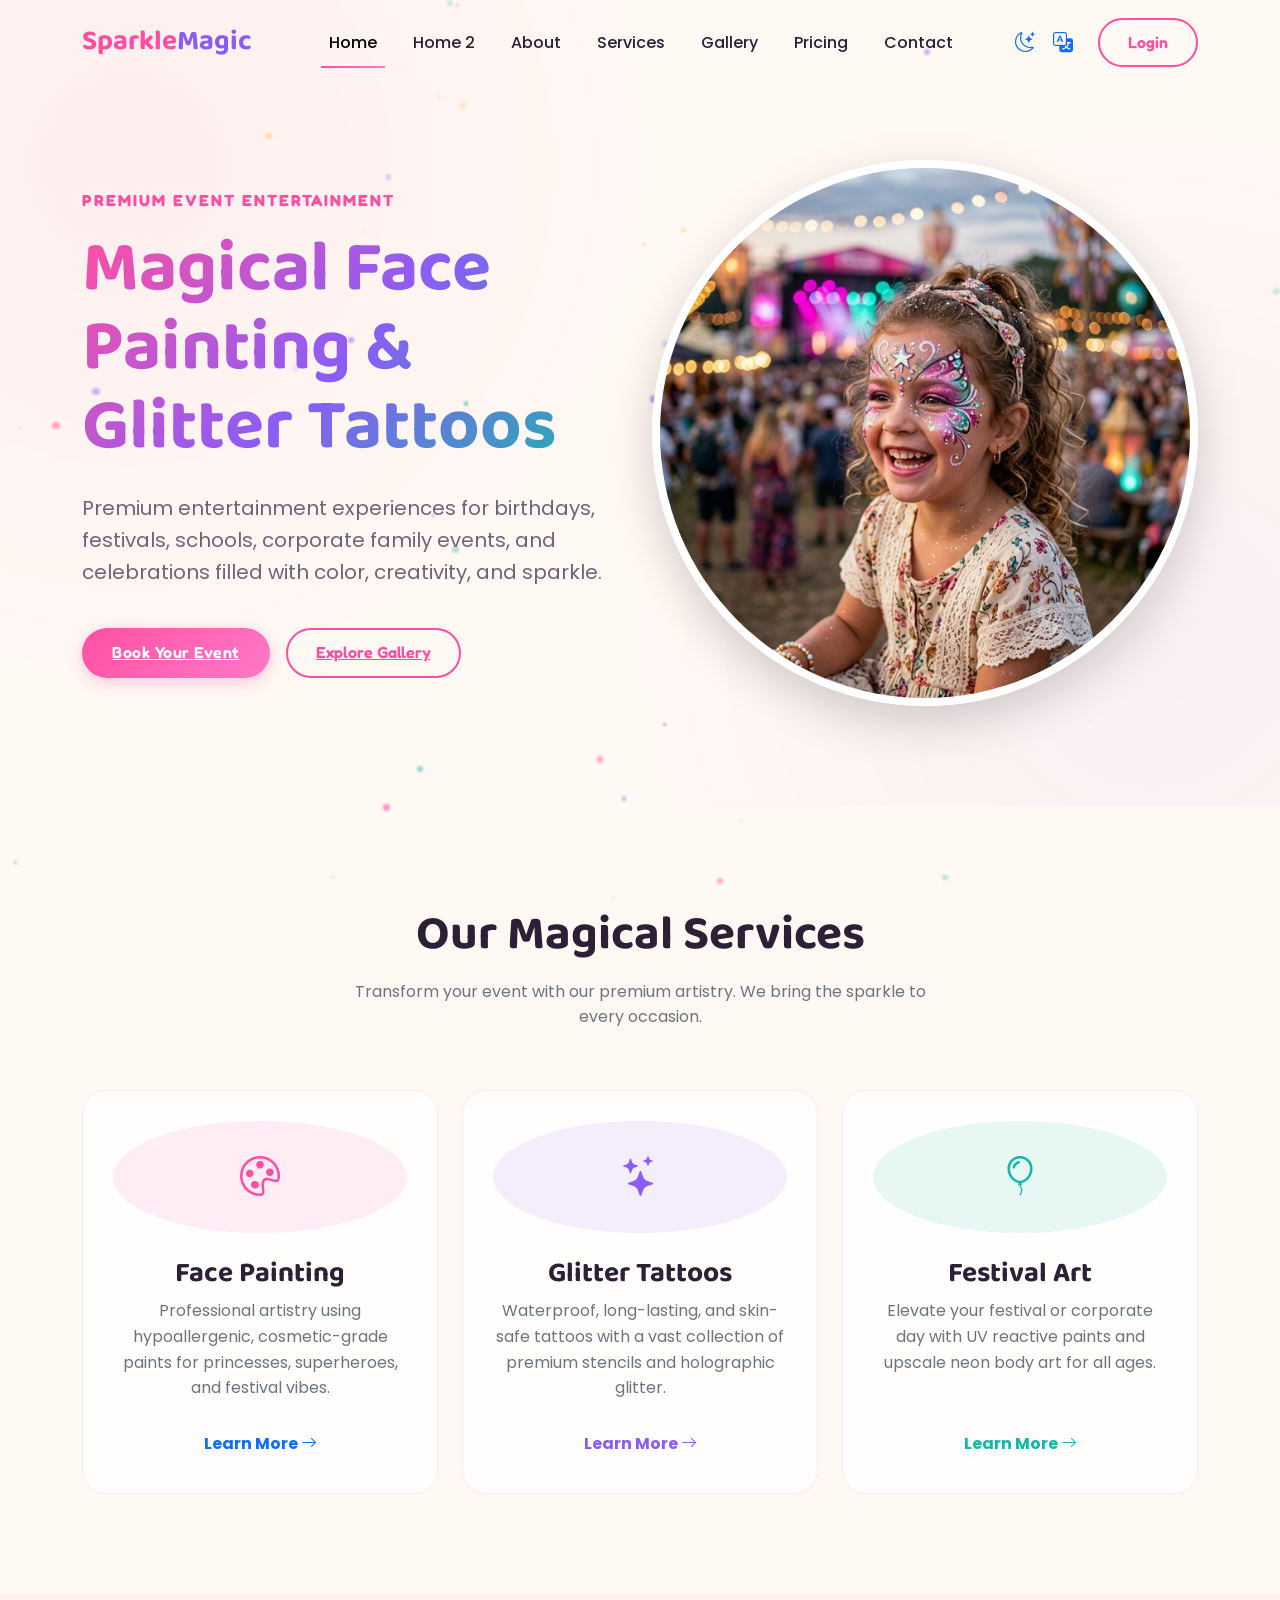
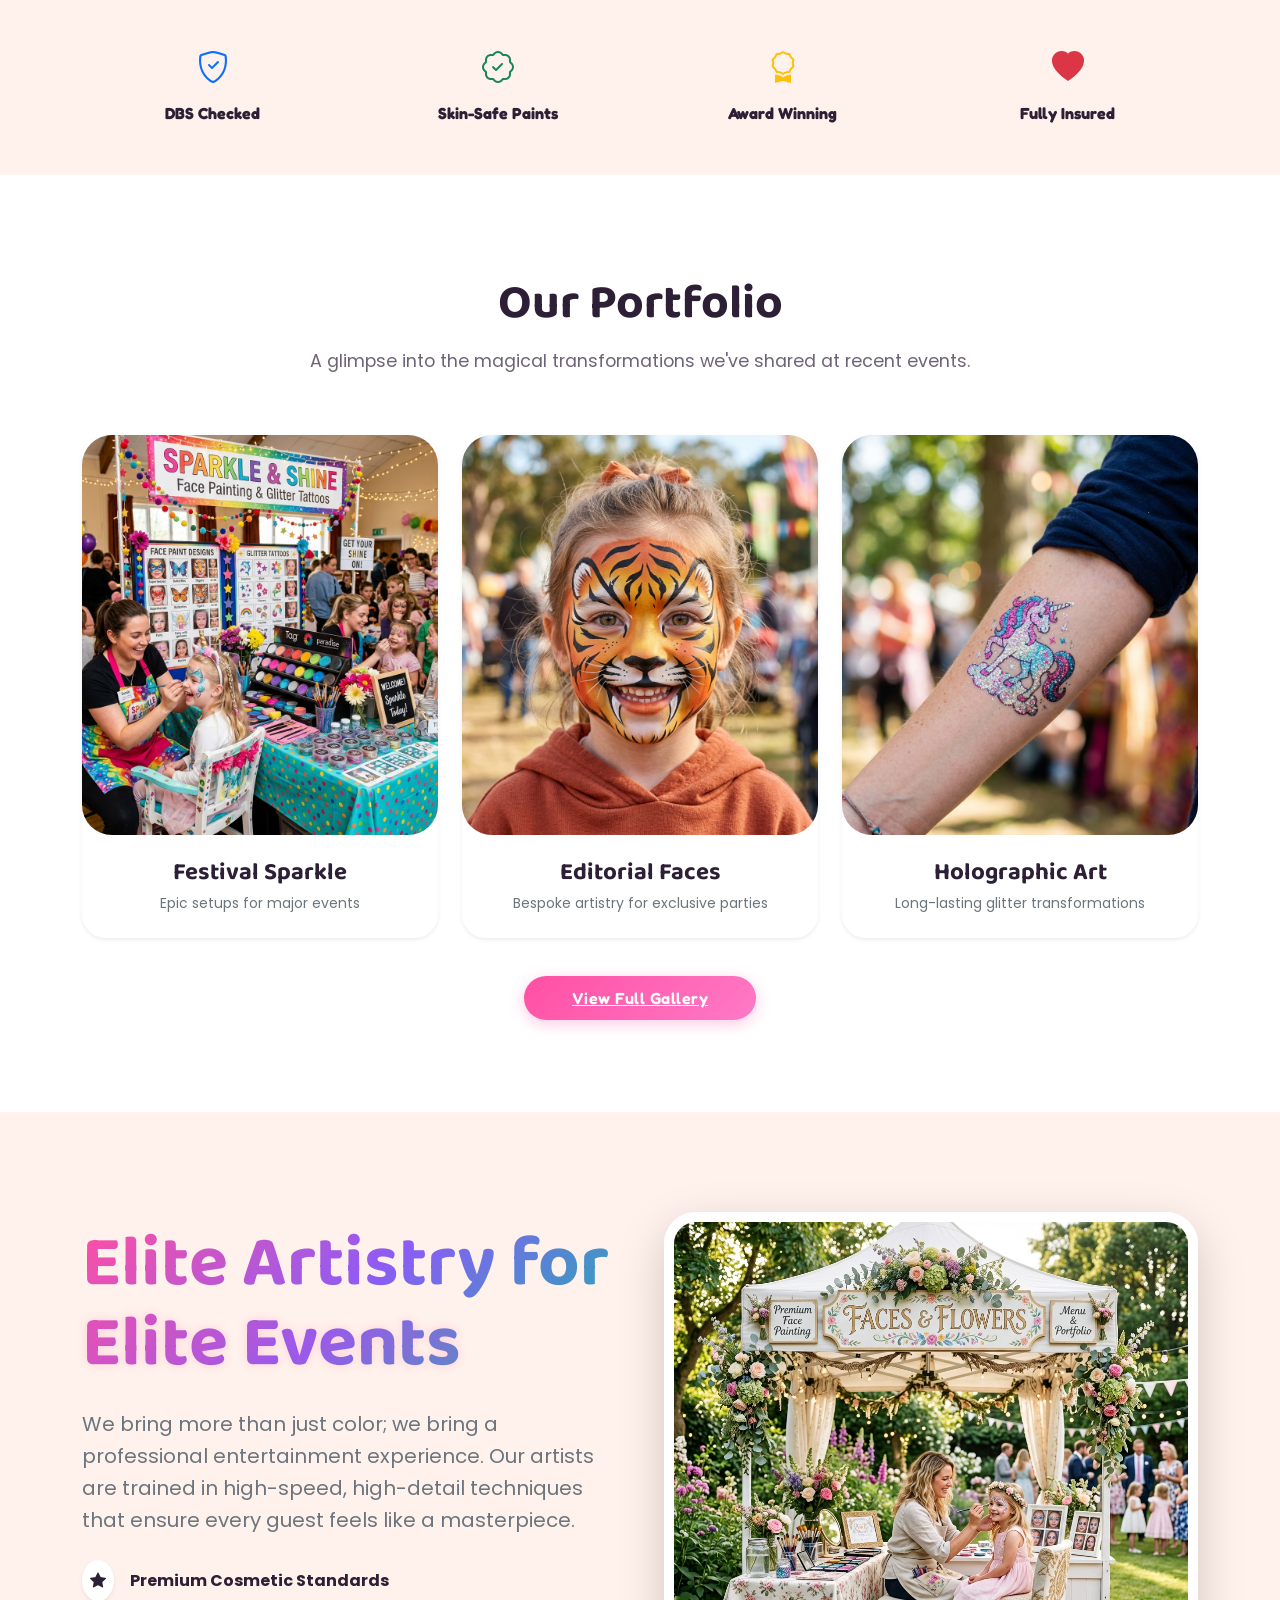
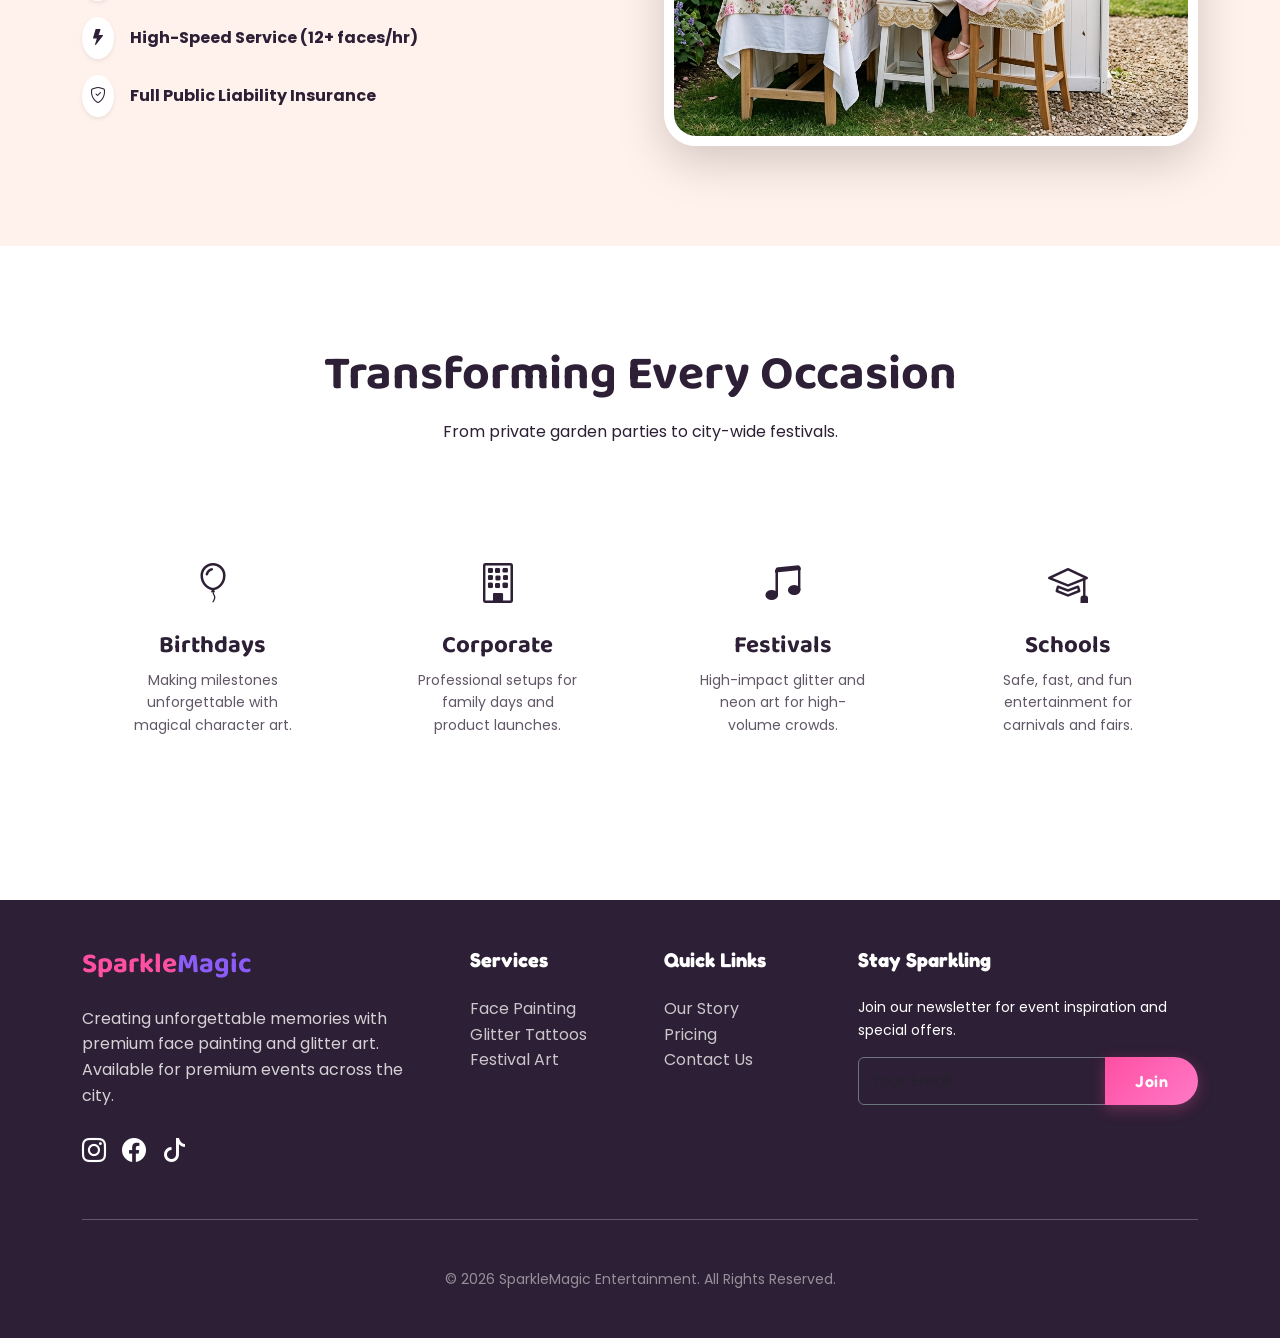
==== index.html @ c5816081 "Update site pages and styling" ====
<!DOCTYPE html>
<html lang="en">

<head>
    <meta charset="UTF-8">
    <meta name="viewport" content="width=device-width, initial-scale=1.0">
    <title>Magical Face Painting & Glitter Tattoos | Premium Event Entertainment</title>
    <meta name="description"
        content="Premium face painting and glitter tattoo entertainment for luxury birthdays, festivals, and corporate events. Professional artistry with a focus on safety and sparkle.">
    <!-- Bootstrap 5 CDN -->
    <link href="https://cdn.jsdelivr.net/npm/bootstrap@5.3.0/dist/css/bootstrap.min.css" rel="stylesheet">
    <!-- Bootstrap Icons -->
    <link rel="stylesheet" href="https://cdn.jsdelivr.net/npm/bootstrap-icons@1.11.0/font/bootstrap-icons.css">
    <!-- Custom CSS -->
    <link rel="stylesheet" href="assets/css/style.css">
    <link rel="stylesheet" href="assets/css/dark-mode.css">
</head>

<body>

    <!-- Floating Particles -->
    <div id="particles-container"></div>

    <!-- Navigation -->
    <nav class="navbar navbar-expand-lg navbar-custom fixed-top">
        <div class="container">
            <a class="navbar-brand d-flex align-items-center" href="index.html">
                <span class="brand-font fs-3 text-primary-accent fw-bold" style="color: #ff4fa3;">Sparkle<span
                        style="color: #8b5cf6;">Magic</span></span>
            </a>
            <button class="navbar-toggler border-0" type="button" data-bs-toggle="collapse" data-bs-target="#navbarNav">
                <span class="navbar-toggler-icon"></span>
            </button>
            <div class="collapse navbar-collapse" id="navbarNav">
                <ul class="navbar-nav mx-auto">
                    <li class="nav-item"><a class="nav-link active" href="index.html">Home</a></li>
                    <li class="nav-item"><a class="nav-link" href="home2.html">Home 2</a></li>
                    <li class="nav-item"><a class="nav-link" href="about.html">About</a></li>
                    <li class="nav-item"><a class="nav-link" href="services.html">Services</a></li>
                    <li class="nav-item"><a class="nav-link" href="gallery.html">Gallery</a></li>
                    <li class="nav-item"><a class="nav-link" href="pricing.html">Pricing</a></li>
                    <li class="nav-item"><a class="nav-link" href="contact.html">Contact</a></li>
                </ul>
                <div class="d-flex align-items-center gap-3 mt-3 mt-lg-0">
                    <button id="darkModeToggle" class="btn btn-link text-decoration-none p-0 fs-5"><i
                            class="bi bi-moon-stars"></i></button>
                    <button id="rtlToggle" class="btn btn-link text-decoration-none p-0 fs-5"><i
                            class="bi bi-translate"></i></button>
                    <a href="login.html"
                        class="btn-outline-premium text-decoration-none ms-2">Login</a>
                </div>
            </div>
        </div>
    </nav>

    <!-- Hero Section -->
    <header class="hero-section">
        <div class="container">
            <div class="row align-items-center">
                <div class="col-lg-6 reveal">
                    <span class="accent-font fw-bold text-uppercase mb-3 d-block"
                        style="color: #ff4fa3; letter-spacing: 2px;">Premium Event Entertainment</span>
                    <h1 class="hero-title">Magical Face Painting & Glitter Tattoos</h1>
                    <p class="hero-subtitle">Premium entertainment experiences for birthdays, festivals, schools,
                        corporate family events, and celebrations filled with color, creativity, and sparkle.</p>
                    <div class="d-flex gap-3">
                        <a href="contact.html" class="btn-premium">Book Your Event</a>
                        <a href="gallery.html" class="btn-outline-premium">Explore Gallery</a>
                    </div>
                </div>
                <div class="col-lg-6 mt-5 mt-lg-0 reveal">
                    <div class="position-relative">
                        <div class="floating-elem">
                            <img src="assets/images/hero.png" alt="Face Painting Artistry"
                                class="img-fluid rounded-circle shadow-lg" style="border: 8px solid white;">
                        </div>
                        <!-- Floating Badges -->
                        
                    </div>
                </div>
            </div>
        </div>
    </header>

    <!-- Featured Services -->
    <section class="section-padding">
        <div class="container">
            <div class="section-title reveal">
                <h2>Our Magical Services</h2>
                <p class="text-secondary mx-auto" style="max-width: 600px;">Transform your event with our premium
                    artistry. We bring the sparkle to every occasion.</p>
            </div>
            <div class="row g-4">
                <div class="col-md-4 reveal">
                    <div class="card-luxury text-center d-flex flex-column h-100">
                        <div class="mb-4 d-inline-block p-4 rounded-circle"
                            style="background: rgba(255, 79, 163, 0.1); color: #ff4fa3;">
                            <i class="bi bi-palette fs-1"></i>
                        </div>
                        <h3>Face Painting</h3>
                        <p class="text-secondary mb-4">Professional artistry using hypoallergenic, cosmetic-grade paints for
                            princesses, superheroes, and festival vibes.</p>
                        <a href="services.html"
                            class="btn btn-link text-primary-accent fw-bold text-decoration-none mt-auto">Learn More <i
                                class="bi bi-arrow-right"></i></a>
                    </div>
                </div>
                <div class="col-md-4 reveal">
                    <div class="card-luxury text-center d-flex flex-column h-100">
                        <div class="mb-4 d-inline-block p-4 rounded-circle"
                            style="background: rgba(139, 92, 246, 0.1); color: #8b5cf6;">
                            <i class="bi bi-stars fs-1"></i>
                        </div>
                        <h3>Glitter Tattoos</h3>
                        <p class="text-secondary mb-4">Waterproof, long-lasting, and skin-safe tattoos with a vast collection
                            of premium stencils and holographic glitter.</p>
                        <a href="services.html" class="btn btn-link text-secondary-accent fw-bold text-decoration-none mt-auto"
                            style="color: #8b5cf6;">Learn More <i class="bi bi-arrow-right"></i></a>
                    </div>
                </div>
                <div class="col-md-4 reveal">
                    <div class="card-luxury text-center d-flex flex-column h-100">
                        <div class="mb-4 d-inline-block p-4 rounded-circle"
                            style="background: rgba(20, 184, 166, 0.1); color: #14b8a6;">
                            <i class="bi bi-balloon fs-1"></i>
                        </div>
                        <h3>Festival Art</h3>
                        <p class="text-secondary mb-4">Elevate your festival or corporate day with UV reactive paints and
                            upscale neon body art for all ages.</p>
                        <a href="services.html" class="btn btn-link text-third-accent fw-bold text-decoration-none mt-auto"
                            style="color: #14b8a6;">Learn More <i class="bi bi-arrow-right"></i></a>
                    </div>
                </div>
            </div>
        </div>
    </section>

    <!-- Trust / Safety Strip -->
    <section class="py-5" style="background: var(--secondary-bg);">
        <div class="container">
            <div class="row align-items-center g-4 text-center">
                <div class="col-6 col-md-3">
                    <div class="d-flex flex-column align-items-center">
                        <i class="bi bi-shield-check fs-2 text-primary"></i>
                        <span class="accent-font fw-bold mt-2">DBS Checked</span>
                    </div>
                </div>
                <div class="col-6 col-md-3">
                    <div class="d-flex flex-column align-items-center">
                        <i class="bi bi-patch-check fs-2 text-success"></i>
                        <span class="accent-font fw-bold mt-2">Skin-Safe Paints</span>
                    </div>
                </div>
                <div class="col-6 col-md-3">
                    <div class="d-flex flex-column align-items-center">
                        <i class="bi bi-award fs-2 text-warning"></i>
                        <span class="accent-font fw-bold mt-2">Award Winning</span>
                    </div>
                </div>
                <div class="col-6 col-md-3">
                    <div class="d-flex flex-column align-items-center">
                        <i class="bi bi-heart-fill fs-2 text-danger"></i>
                        <span class="accent-font fw-bold mt-2">Fully Insured</span>
                    </div>
                </div>
            </div>
        </div>
    </section>

    <!-- Featured Gallery Preview -->
    <section class="section-padding bg-white" id="portfolio">
        <div class="container">
            <div class="section-title reveal">
                <h2 class="fw-bold" style="color: #2d1f35 !important;">Our Portfolio</h2>
                <p style="color: #6f6477 !important; font-size: 1.1rem;">A glimpse into the magical transformations
                    we've shared at recent events.</p>
            </div>
            <div class="row g-4 reveal">
                <div class="col-lg-4 col-md-6">
                    <div class="card-luxury p-0 overflow-hidden border-0 shadow-sm hover-glow">
                        <img src="assets/images/festival-setup-indoor.png" alt="Festival Art" class="w-100 object-fit-cover"
                            style="height: 400px; border-radius: 30px;">
                        <div class="p-4 text-center">
                            <h4 class="brand-font mb-1">Festival Sparkle</h4>
                            <p class="small text-secondary mb-0">Epic setups for major events</p>
                        </div>
                    </div>
                </div>
                <div class="col-lg-4 col-md-6">
                    <div class="card-luxury p-0 overflow-hidden border-0 shadow-sm hover-glow">
                        <img src="assets/images/face-art-tiger.png" alt="Face Painting" class="w-100 object-fit-cover"
                            style="height: 400px; border-radius: 30px;">
                        <div class="p-4 text-center">
                            <h4 class="brand-font mb-1">Editorial Faces</h4>
                            <p class="small text-secondary mb-0">Bespoke artistry for exclusive parties</p>
                        </div>
                    </div>
                </div>
                <div class="col-lg-4 col-md-6">
                    <div class="card-luxury p-0 overflow-hidden border-0 shadow-sm hover-glow">
                        <img src="assets/images/glitter-tattoo-unicorn.png" alt="Glitter Tattoos"
                            class="w-100 object-fit-cover" style="height: 400px; border-radius: 30px;">
                        <div class="p-4 text-center">
                            <h4 class="brand-font mb-1">Holographic Art</h4>
                            <p class="small text-secondary mb-0">Long-lasting glitter transformations</p>
                        </div>
                    </div>
                </div>
            </div>
            <div class="text-center mt-5">
                <a href="gallery.html" class="btn-premium px-5">View Full Gallery</a>
            </div>
        </div>
    </section>

    <!-- Section 1: Elite Artistry (Split Style) -->
    <section class="section-padding overflow-hidden" style="background: var(--secondary-bg);">
        <div class="container">
            <div class="row align-items-center g-5">
                <div class="col-lg-6 reveal-left">
                    <h2 class="hero-title mb-4">Elite Artistry for <span class="glow-text">Elite Events</span></h2>
                    <p class="fs-5 text-secondary mb-4">We bring more than just color; we bring a professional
                        entertainment experience. Our artists are trained in high-speed, high-detail techniques that
                        ensure every guest feels like a masterpiece.</p>
                    <ul class="list-unstyled d-flex flex-column gap-3">
                        <li class="d-flex align-items-center gap-3">
                            <div class="rounded-circle bg-white p-2 shadow-sm pulse-glow"><i
                                    class="bi bi-star-fill text-primary-accent"></i></div>
                            <span class="fw-bold">Premium Cosmetic Standards</span>
                        </li>
                        <li class="d-flex align-items-center gap-3">
                            <div class="rounded-circle bg-white p-2 shadow-sm pulse-glow"><i
                                    class="bi bi-lightning-fill text-primary-accent"></i></div>
                            <span class="fw-bold">High-Speed Service (12+ faces/hr)</span>
                        </li>
                        <li class="d-flex align-items-center gap-3">
                            <div class="rounded-circle bg-white p-2 shadow-sm pulse-glow"><i
                                    class="bi bi-shield-check text-primary-accent"></i></div>
                            <span class="fw-bold">Full Public Liability Insurance</span>
                        </li>
                    </ul>
                </div>
                <div class="col-lg-6 reveal-right">
                    <div class="position-relative">
                        <img src="assets/images/festival-setup-garden.png" alt="High End Setup"
                            class="img-fluid rounded-5 shadow-lg border-white"
                            style="border-width: 10px !important; border-style: solid;">
                    </div>
                </div>
            </div>
        </div>
    </section>

    <!-- Section 2: The Sparkle Reach (Hexagonal Layout) -->
    <section class="section-padding bg-white">
        <div class="container">
            <div class="section-title reveal">
                <h2 style="color: #2d1f35;">Transforming Every Occasion</h2>
                <p>From private garden parties to city-wide festivals.</p>
            </div>
            <div class="row g-4 justify-content-center">
                <div class="col-lg-3 col-md-6 reveal" style="transition-delay: 100ms;">
                    <div class="hexagon-card p-5 d-flex flex-column align-items-center text-center">
                        <i class="bi bi-balloon fs-1 mb-3"></i>
                        <h4 class="brand-font">Birthdays</h4>
                        <p class="small opacity-75">Making milestones unforgettable with magical character art.</p>
                    </div>
                </div>
                <div class="col-lg-3 col-md-6 reveal" style="transition-delay: 200ms;">
                    <div class="hexagon-card p-5 d-flex flex-column align-items-center text-center">
                        <i class="bi bi-building fs-1 mb-3"></i>
                        <h4 class="brand-font">Corporate</h4>
                        <p class="small opacity-75">Professional setups for family days and product launches.</p>
                    </div>
                </div>
                <div class="col-lg-3 col-md-6 reveal" style="transition-delay: 300ms;">
                    <div class="hexagon-card p-5 d-flex flex-column align-items-center text-center">
                        <i class="bi bi-music-note-beamed fs-1 mb-3"></i>
                        <h4 class="brand-font">Festivals</h4>
                        <p class="small opacity-75">High-impact glitter and neon art for high-volume crowds.</p>
                    </div>
                </div>
                <div class="col-lg-3 col-md-6 reveal" style="transition-delay: 400ms;">
                    <div class="hexagon-card p-5 d-flex flex-column align-items-center text-center">
                        <i class="bi bi-mortarboard fs-1 mb-3"></i>
                        <h4 class="brand-font">Schools</h4>
                        <p class="small opacity-75">Safe, fast, and fun entertainment for carnivals and fairs.</p>
                    </div>
                </div>
            </div>
        </div>
    </section>

    <!-- Footer -->
    <footer class="py-5" style="background: #2d1f35; color: white;">
        <div class="container">
            <div class="row g-5">
                <div class="col-lg-4">
                    <h3 class="mb-4"><span class="brand-font fs-3 fw-bold" style="color: #ff4fa3;">Sparkle<span style="color: #8b5cf6;">Magic</span></span></h3>
                    <p class="text-secondary-light" style="opacity: 0.8;">Creating unforgettable memories with premium
                        face painting and glitter art. Available for premium events across the city.</p>
                    <div class="d-flex gap-3 fs-4 mt-4">
                        <a href="#" class="text-white"><i class="bi bi-instagram"></i></a>
                        <a href="#" class="text-white"><i class="bi bi-facebook"></i></a>
                        <a href="#" class="text-white"><i class="bi bi-tiktok"></i></a>
                    </div>
                </div>
                <div class="col-lg-2 col-6">
                    <h5 class="accent-font mb-4">Services</h5>
                    <ul class="list-unstyled">
                        <li><a href="services.html" class="text-white text-decoration-none opacity-75">Face Painting</a>
                        </li>
                        <li><a href="services.html" class="text-white text-decoration-none opacity-75">Glitter
                                Tattoos</a></li>
                        <li><a href="services.html" class="text-white text-decoration-none opacity-75">Festival Art</a>
                        </li>
                    </ul>
                </div>
                <div class="col-lg-2 col-6">
                    <h5 class="accent-font mb-4">Quick Links</h5>
                    <ul class="list-unstyled">
                        <li><a href="about.html" class="text-white text-decoration-none opacity-75">Our Story</a></li>
                        <li><a href="pricing.html" class="text-white text-decoration-none opacity-75">Pricing</a></li>
                        <li><a href="contact.html" class="text-white text-decoration-none opacity-75">Contact Us</a>
                        </li>
                    </ul>
                </div>
                <div class="col-lg-4">
                    <h5 class="accent-font mb-4">Stay Sparkling</h5>
                    <p class="small text-secondary-light">Join our newsletter for event inspiration and special offers.
                    </p>
                    <div class="input-group mb-3">
                        <input type="text" class="form-control bg-transparent border-secondary text-white"
                            placeholder="Your Email">
                        <button class="btn btn-premium" type="button">Join</button>
                    </div>
                </div>
            </div>
            <hr class="my-5 opacity-25">
            <div class="text-center small opacity-50">
                &copy; 2026 SparkleMagic Entertainment. All Rights Reserved.
            </div>
        </div>
    </footer>

    <!-- Scripts -->
    <script src="https://cdn.jsdelivr.net/npm/bootstrap@5.3.0/dist/js/bootstrap.bundle.min.js"></script>
    <script src="assets/js/main.js"></script>
</body>

</html>
---- assets/css/style.css ----
/* 
    Face Painting & Glitter Tattoo Entertainment - Main Styles
    Design System: Premium Playful Luxury
*/

@import url('https://fonts.googleapis.com/css2?family=Baloo+2:wght@400;500;600;700;800&family=Poppins:wght@200;300;400;500;600;700&family=Fredoka:wght@300;400;500;600;700&display=swap');

:root {
    /* Color Palette */
    --primary-bg: #fff8f3;
    --secondary-bg: #fff1eb;
    --card-bg: rgba(255, 255, 255, 0.82);
    --primary-accent: #ff4fa3;
    --secondary-accent: #8b5cf6;
    --third-accent: #14b8a6;
    --gold-highlight: #ffcf5a;
    --text-primary: #2d1f35;
    --text-secondary: #6f6477;
    --border-color: rgba(255, 79, 163, 0.12);
    --soft-glow: rgba(255, 79, 163, 0.20);

    /* Gradients */
    --main-gradient: linear-gradient(135deg, #ff4fa3, #8b5cf6, #14b8a6);
    --btn-gradient: linear-gradient(135deg, #ff4fa3, #ff7ac6);
    --glitter-gradient: linear-gradient(135deg, #ffd166, #ff8fab, #c77dff);

    /* Shadows */
    --card-shadow: 0 10px 40px rgba(0, 0, 0, 0.05);
    --glow-shadow: 0 0 20px var(--soft-glow);

    /* Transitions */
    --transition-smooth: all 0.4s cubic-bezier(0.165, 0.84, 0.44, 1);
}

/* Base Styles */
body {
    background-color: var(--primary-bg);
    color: var(--text-primary);
    font-family: 'Poppins', sans-serif;
    line-height: 1.6;
    overflow-x: hidden;
    -webkit-font-smoothing: antialiased;
}

h1,
h2,
h3,
h4,
h5,
h6,
.brand-font {
    font-family: 'Baloo 2', cursive;
    font-weight: 700;
}

.accent-font {
    font-family: 'Fredoka', sans-serif;
}

/* Glassmorphism */
.glass-effect {
    background: var(--card-bg);
    backdrop-filter: blur(12px);
    -webkit-backdrop-filter: blur(12px);
    border: 1px solid var(--border-color);
}

/* Buttons */
.btn-premium {
    background: var(--btn-gradient);
    color: white;
    border: none;
    padding: 12px 30px;
    border-radius: 50px;
    font-family: 'Fredoka', sans-serif;
    font-weight: 600;
    letter-spacing: 0.5px;
    transition: var(--transition-smooth);
    box-shadow: 0 4px 15px rgba(255, 79, 163, 0.3);
    position: relative;
    overflow: hidden;
}

.btn-premium:hover {
    transform: translateY(-3px);
    box-shadow: 0 8px 25px rgba(255, 79, 163, 0.4);
    color: white;
}

.btn-outline-premium {
    background: transparent;
    border: 2px solid var(--primary-accent);
    color: var(--primary-accent);
    padding: 10px 28px;
    border-radius: 50px;
    font-family: 'Fredoka', sans-serif;
    font-weight: 600;
    transition: var(--transition-smooth);
}

.btn-outline-premium:hover {
    background: var(--primary-accent);
    color: white;
    transform: translateY(-2px);
}

/* Navbar */
.navbar-custom {
    padding: 15px 0;
    transition: var(--transition-smooth);
    z-index: 1000;
}

.navbar-custom.scrolled {
    padding: 10px 0;
    background: rgba(255, 248, 243, 0.85);
    backdrop-filter: blur(10px);
    box-shadow: 0 5px 20px rgba(0, 0, 0, 0.05);
}

.nav-link {
    color: var(--text-primary);
    font-weight: 500;
    margin: 0 10px;
    position: relative;
    transition: var(--transition-smooth);
}

.nav-link::after {
    content: '';
    position: absolute;
    width: 0;
    height: 2px;
    bottom: -5px;
    left: 0;
    background: var(--btn-gradient);
    transition: var(--transition-smooth);
}

.nav-link:hover::after,
.nav-link.active::after {
    width: 100%;
}

.navbar-brand img {
    height: 45px;
}

/* Hero Section */
.hero-section {
    position: relative;
    padding: 160px 0 100px;
    overflow: hidden;
    background: radial-gradient(circle at 10% 20%, rgba(255, 79, 163, 0.05) 0%, transparent 40%),
        radial-gradient(circle at 90% 80%, rgba(139, 92, 246, 0.05) 0%, transparent 40%);
}

.hero-title {
    font-size: clamp(2.5rem, 6vw, 4.5rem);
    line-height: 1.1;
    margin-bottom: 25px;
    background: var(--main-gradient);
    -webkit-background-clip: text;
    background-clip: text;
    -webkit-text-fill-color: transparent;
}

.hero-subtitle {
    font-size: 1.25rem;
    color: var(--text-secondary);
    margin-bottom: 40px;
    max-width: 600px;
}

/* Glow Elements */
.glow-text {
    text-shadow: 0 0 10px var(--soft-glow);
}

.card-luxury {
    background: var(--card-bg);
    border: 1px solid var(--border-color);
    border-radius: 24px;
    padding: 30px;
    transition: var(--transition-smooth);
    height: 100%;
}

.card-luxury:hover {
    transform: translateY(-10px);
    box-shadow: 0 20px 40px rgba(0, 0, 0, 0.08);
    border-color: var(--primary-accent);
}

/* Animations */
@keyframes float {
    0% {
        transform: translateY(0px);
    }

    50% {
        transform: translateY(-20px);
    }

    100% {
        transform: translateY(0px);
    }
}

.floating-elem {
    animation: float 6s ease-in-out infinite;
}

/* Floating Particles Container */
#particles-container {
    position: fixed;
    top: 0;
    left: 0;
    width: 100%;
    height: 100%;
    pointer-events: none;
    z-index: -1;
}

/* Sections */
.section-padding {
    padding: 100px 0;
}

.section-title {
    text-align: center;
    margin-bottom: 60px;
}

.section-title h2 {
    font-size: 3rem;
    margin-bottom: 15px;
}

/* Mobile/Tablet Navbar Menu Panel */
@media (max-width: 991.98px) {
    .navbar-custom .navbar-collapse {
        margin-top: 12px;
        padding: 14px 16px;
        background: rgba(20, 15, 28, 0.95);
        border: 1px solid rgba(255, 255, 255, 0.08);
        border-radius: 16px;
        box-shadow: 0 12px 30px rgba(0, 0, 0, 0.25);
    }

    .navbar-custom .nav-link {
        color: #fff8f3;
    }
}

/* About Page: Center Section Content on Mobile/Tablet */
@media (max-width: 991.98px) {
    .about-page .section-padding .row>div[class*="col-"] {
        text-align: center;
    }

    .about-page .section-padding .row .list-unstyled li {
        justify-content: center;
    }
}

/* Services Page: Center Section Content on Mobile/Tablet */
@media (max-width: 991.98px) {
    .services-page .section-padding .row>div[class*="col-"] {
        text-align: center;
    }

    .services-page .section-padding .row .list-unstyled li {
        justify-content: center;
    }

    .services-page .section-padding .row .d-flex.align-items-center.gap-3 {
        justify-content: center;
    }
}

/* Services Page: Fix On-Site Experience Alignment on Tablet */
@media (min-width: 768px) and (max-width: 991.98px) {
    .services-page .services-onsite-section .d-flex.align-items-center.gap-3.mb-3 {
        justify-content: center;
        width: fit-content;
        margin-left: auto;
        margin-right: auto;
    }

    .services-page .services-onsite-section .d-flex.align-items-center.gap-3.mb-3>div:last-child {
        text-align: left;
    }

    .services-page .services-onsite-section .position-absolute.bottom-0.start-0 {
        left: 50% !important;
        transform: translateX(-50%);
        margin-left: 0 !important;
        margin-right: 0 !important;
    }
}

/* Mobile First Adjustments */
@media (max-width: 768px) {
    .section-padding {
        padding: 60px 0;
    }

    .hero-section {
        padding: 120px 0 60px;
    }

    .section-title h2 {
        font-size: 2.2rem;
    }
}

/* Home Page Expansion Animations */
.reveal-left {
    opacity: 0;
    transform: translateX(-50px);
    transition: all 0.8s cubic-bezier(0.165, 0.84, 0.44, 1);
}

.reveal-right {
    opacity: 0;
    transform: translateX(50px);
    transition: all 0.8s cubic-bezier(0.165, 0.84, 0.44, 1);
}

.reveal-active.reveal-left,
.reveal-active.reveal-right {
    opacity: 1;
    transform: translateX(0);
}

.pulse-glow {
    animation: pulse-glow 3s infinite;
}

@keyframes pulse-glow {
    0% {
        filter: drop-shadow(0 0 5px var(--soft-glow));
    }

    50% {
        filter: drop-shadow(0 0 20px var(--primary-accent));
    }

    100% {
        filter: drop-shadow(0 0 5px var(--soft-glow));
    }
}

.hexagon-card {
    clip-path: polygon(25% 0%, 75% 0%, 100% 50%, 75% 100%, 25% 100%, 0% 50%);
    background: var(--card-bg);
    transition: var(--transition-smooth);
    color: var(--text-primary);
}

.hexagon-card:hover {
    transform: scale(1.05) rotate(2deg);
    background: var(--main-gradient);
    color: white;
}

/* Home 2 Unique Animations */
.reveal-glow {
    opacity: 0;
    transform: translateY(30px);
    filter: blur(10px);
    transition: all 0.8s cubic-bezier(0.22, 1, 0.36, 1);
}

.reveal-glow.reveal-active {
    opacity: 1;
    transform: translateY(0);
    filter: blur(0);
}

.hover-glow {
    transition: var(--transition-smooth);
}

.hover-glow:hover {
    box-shadow: 0 0 30px var(--soft-glow);
    filter: brightness(1.1);
}

.parallax-container {
    overflow: hidden;
}

.parallax-bg {
    transition: transform 0.1s ease-out;
}

.split-hero {
    min-height: 100vh;
    display: flex;
    align-items: center;
    background: linear-gradient(rgba(255, 248, 243, 0.7), rgba(255, 248, 243, 0.7)),
        url('../images/hero.png') no-repeat center center/cover;
    background-attachment: fixed;
}

/* Auth Pages: Keep social login buttons anchored under the card header */
.login-page .auth-social-stack,
.signup-page .auth-social-stack {
    position: relative;
    z-index: 2;
}

.login-page .auth-social-btn,
.signup-page .auth-social-btn {
    width: 100%;
    min-height: 58px;
    border-radius: 12px;
}

/* Auth Pages: top-right theme/RTL controls without a full header */
.auth-top-actions {
    position: fixed;
    top: 18px;
    right: 24px;
    z-index: 1100;
}

.auth-top-actions .btn-link {
    color: var(--text-primary);
    line-height: 1;
}

.auth-top-actions .btn-link:hover {
    color: var(--primary-accent);
}

/* Auth Pages: password visibility toggle */
.auth-password-wrap {
    position: relative;
}

.auth-password-wrap .form-control {
    padding-right: 46px !important;
}

.auth-password-toggle {
    position: absolute;
    top: 50%;
    right: 12px;
    inset-inline-end: 12px;
    transform: translateY(-50%);
    border: none;
    background: transparent;
    color: var(--text-secondary);
    padding: 0;
    line-height: 1;
}

.auth-password-toggle:hover {
    color: var(--primary-accent);
}
---- assets/css/dark-mode.css ----
/* 
    Face Painting & Glitter Tattoo Entertainment - Dark Mode Styles
*/

body.dark-mode {
    --primary-bg: #1a141e;
    --secondary-bg: #2d1f35;
    --card-bg: rgba(45, 31, 53, 0.85);
    --text-primary: #fff8f3;
    --text-secondary: #c9c1d1;
    --border-color: rgba(255, 79, 163, 0.2);
}

body.dark-mode .navbar-custom.scrolled {
    background: rgba(26, 20, 30, 0.85);
}

body.dark-mode .card-luxury {
    background: var(--card-bg);
    border-color: var(--border-color);
}

body.dark-mode .auth-social-btn {
    color: var(--text-primary) !important;
}

body.dark-mode .auth-social-btn .bi-apple {
    color: var(--text-primary) !important;
}

body.dark-mode .auth-social-btn:hover,
body.dark-mode .auth-social-btn:focus,
body.dark-mode .auth-social-btn:focus-visible {
    color: var(--text-primary) !important;
    background: rgba(255, 255, 255, 0.08) !important;
    border-color: rgba(255, 79, 163, 0.35) !important;
}

body.dark-mode .nav-link {
    color: var(--text-primary);
}

body.dark-mode .about-hero {
    background: var(--secondary-bg) !important;
}

body.dark-mode .about-network-section {
    background: var(--secondary-bg) !important;
}

body.dark-mode .about-network-section h2 {
    color: var(--text-primary);
}

body.dark-mode .services-onsite-section {
    background: var(--secondary-bg) !important;
}

body.dark-mode .services-onsite-section .bi-clock-history {
    color: var(--secondary-accent) !important;
}

body.dark-mode .services-onsite-section .bi-shield-check {
    color: var(--third-accent) !important;
}

body.dark-mode .gallery-intricate-section {
    background: var(--secondary-bg) !important;
}

body.dark-mode .gallery-bts-section .bi-camera-reels {
    color: var(--secondary-accent) !important;
}

body.dark-mode .pricing-difference-section {
    background: var(--secondary-bg) !important;
}

body.dark-mode .pricing-how-works .how-works-panel {
    background: linear-gradient(180deg, rgba(45, 31, 53, 0.9), rgba(26, 20, 30, 0.9));
    border-color: rgba(255, 79, 163, 0.28);
}

body.dark-mode .pricing-how-works .how-step-card {
    background: rgba(26, 20, 30, 0.82);
    border-color: rgba(139, 92, 246, 0.28);
}

body.dark-mode .pulse-glow i {
    color: var(--primary-accent) !important;
}


body.dark-mode .form-control {
    background: rgba(255, 255, 255, 0.05);
    border-color: var(--border-color);
    color: var(--text-primary);
}

body.dark-mode .form-control:focus {
    background: rgba(255, 255, 255, 0.08);
}
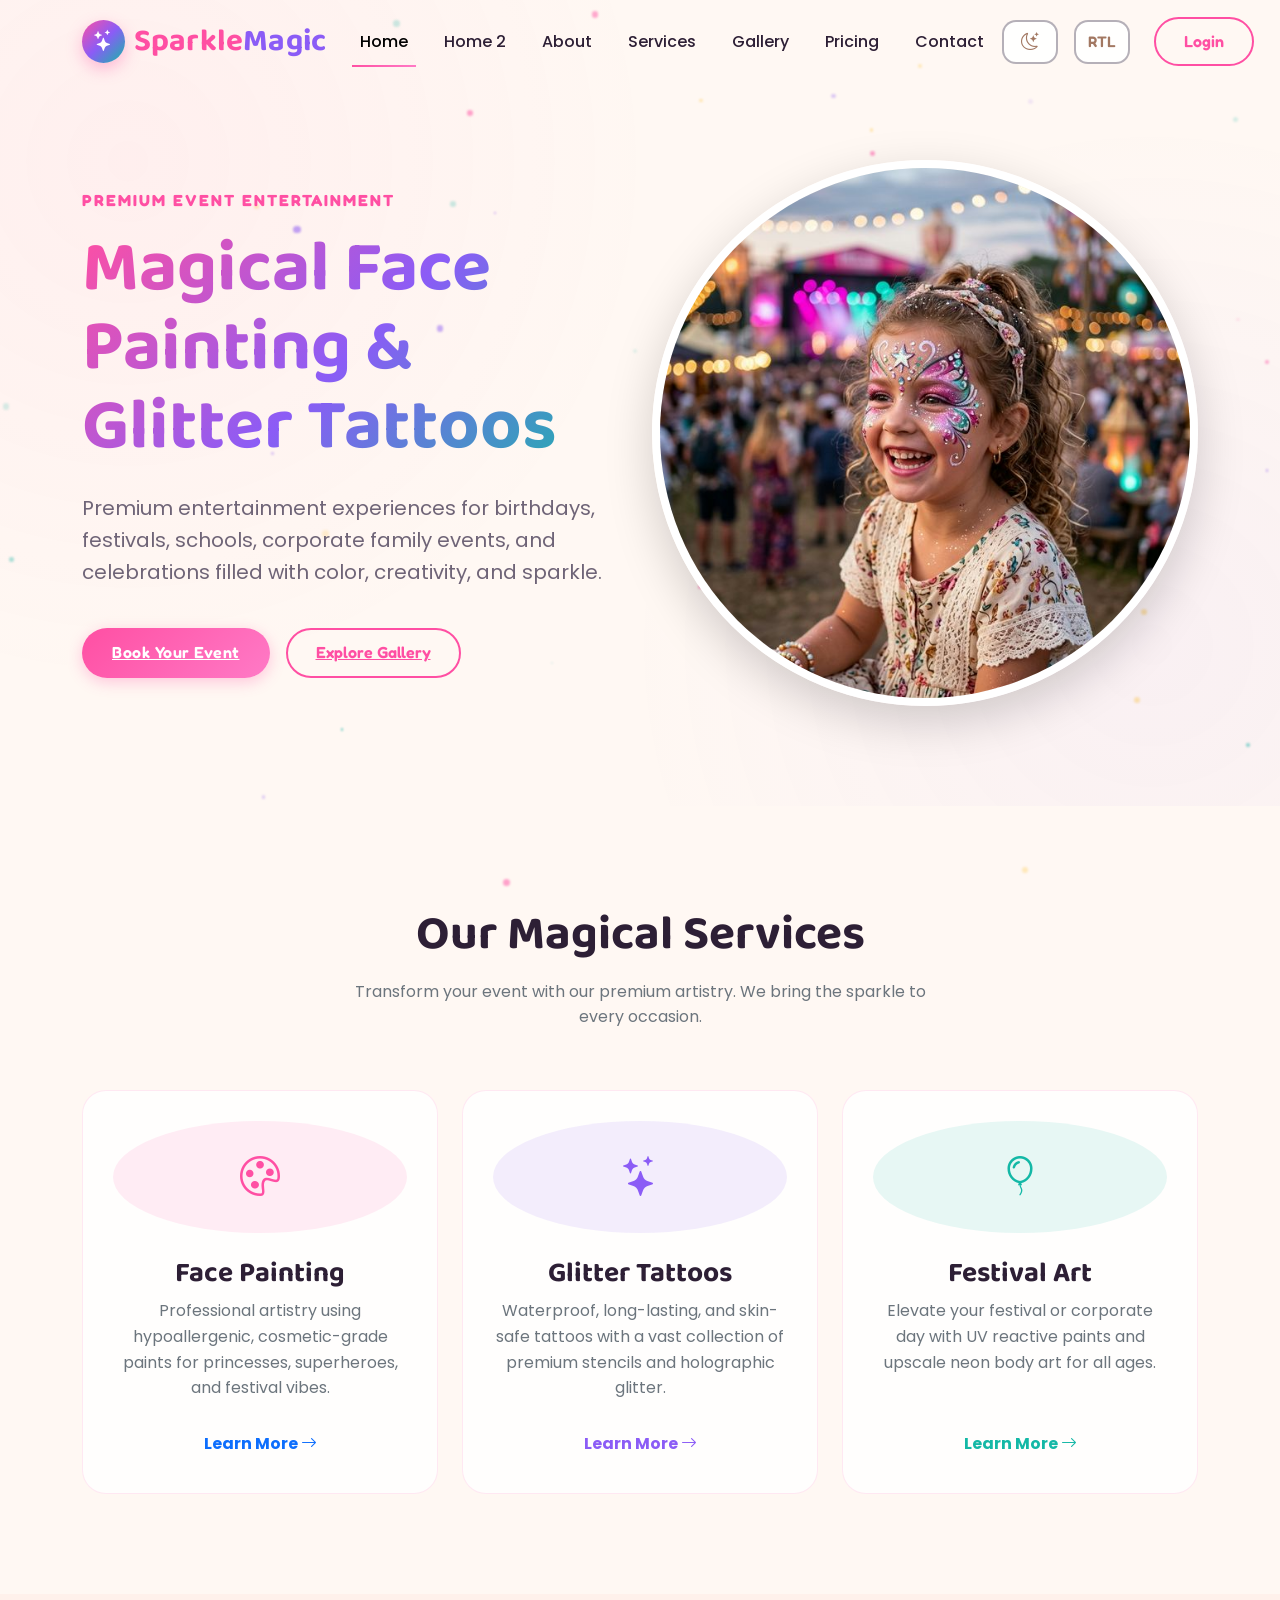
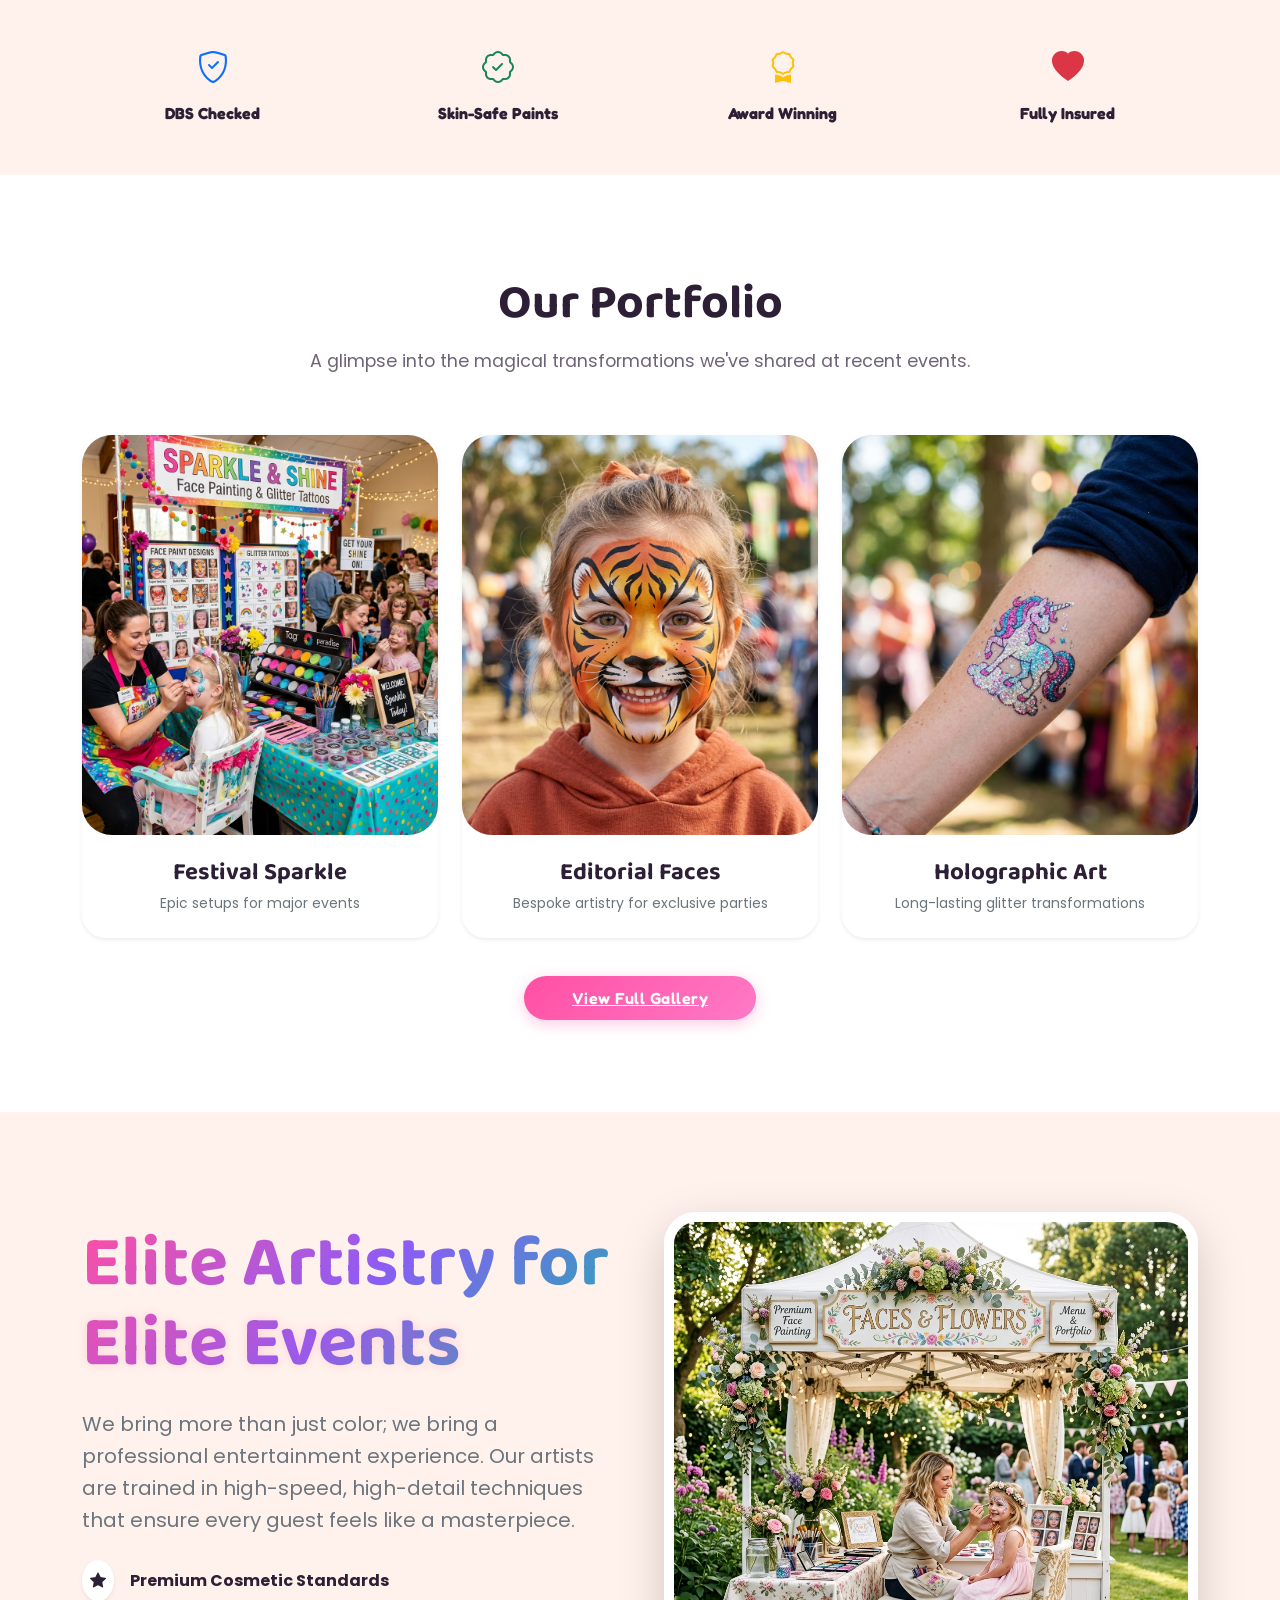
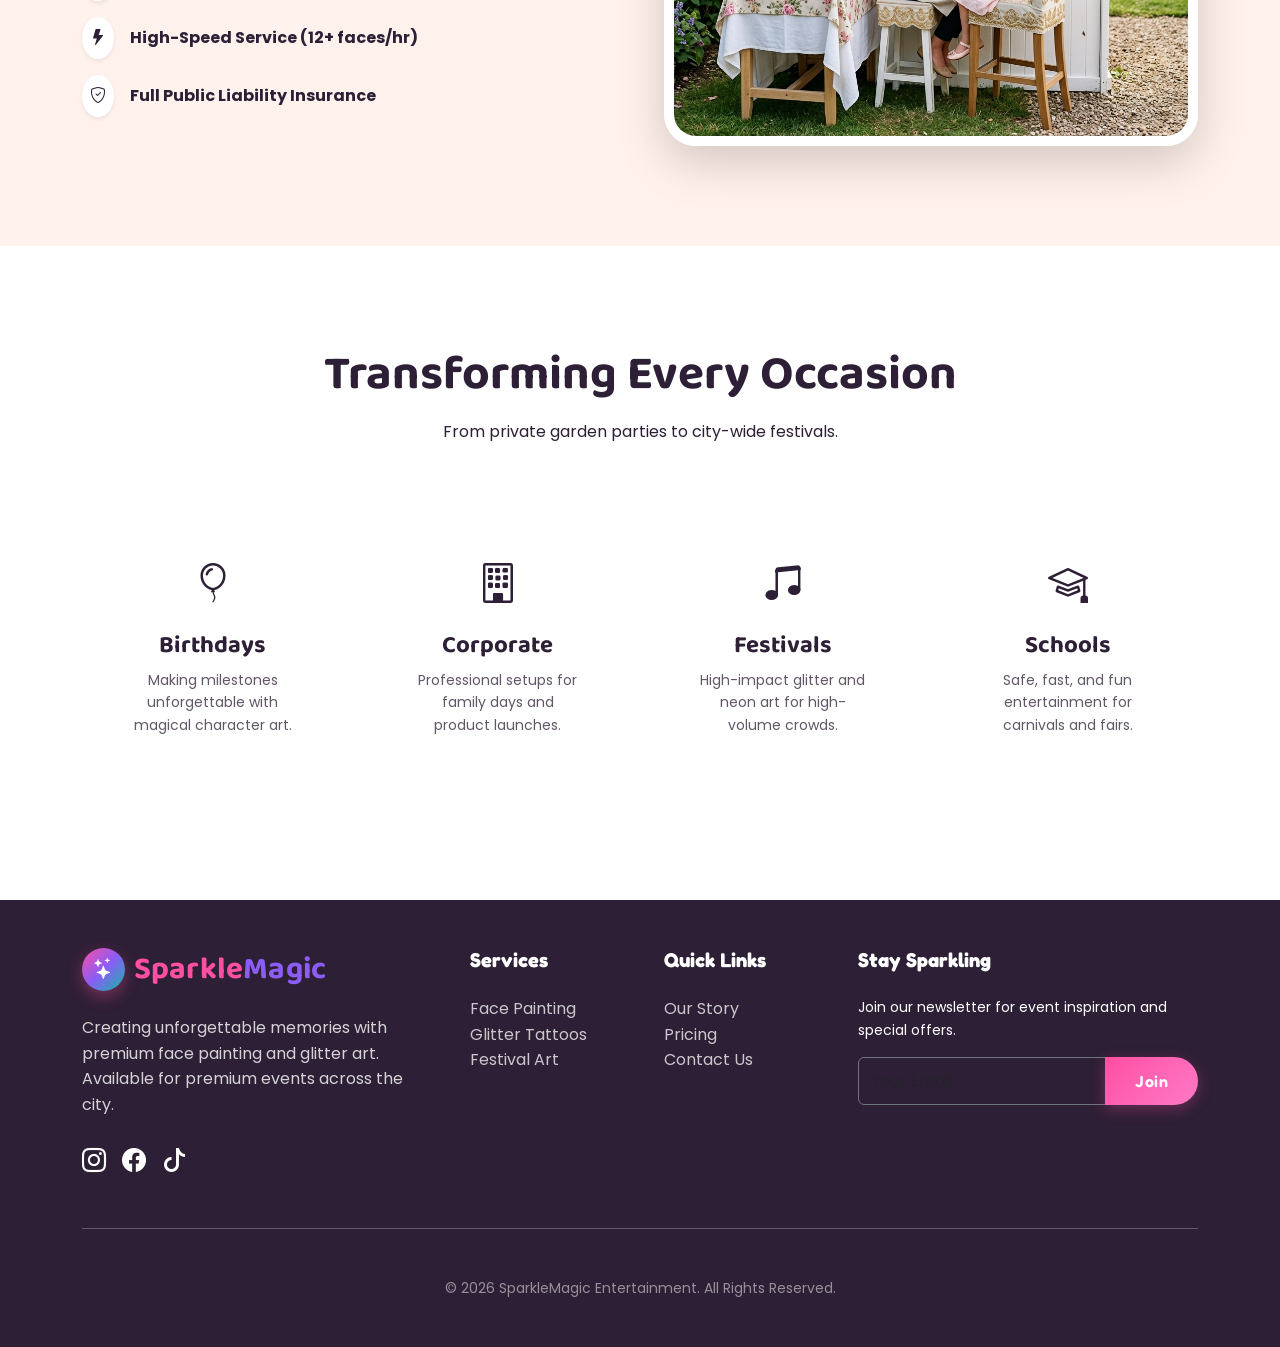
==== commit a836fb04: "Update site content and responsive alignment fixes" ====
--- a/index.html
+++ b/index.html
@@ -1,10 +1,11 @@
-<!DOCTYPE html>
+﻿<!DOCTYPE html>
 <html lang="en">
 
 <head>
     <meta charset="UTF-8">
     <meta name="viewport" content="width=device-width, initial-scale=1.0">
     <title>Magical Face Painting & Glitter Tattoos | Premium Event Entertainment</title>
+    <link rel="icon" type="image/svg+xml" href="assets/images/favicon.svg">
     <meta name="description"
         content="Premium face painting and glitter tattoo entertainment for luxury birthdays, festivals, and corporate events. Professional artistry with a focus on safety and sparkle.">
     <!-- Bootstrap 5 CDN -->
@@ -25,8 +26,10 @@
     <nav class="navbar navbar-expand-lg navbar-custom fixed-top">
         <div class="container">
             <a class="navbar-brand d-flex align-items-center" href="index.html">
-                <span class="brand-font fs-3 text-primary-accent fw-bold" style="color: #ff4fa3;">Sparkle<span
-                        style="color: #8b5cf6;">Magic</span></span>
+                <span class="brand-logo" aria-label="SparkleMagic">
+    <span class="brand-logo-icon" aria-hidden="true"><i class="bi bi-stars"></i></span>
+    <span class="brand-logo-text"><span class="brand-logo-sparkle">Sparkle</span><span class="brand-logo-magic">Magic</span></span>
+</span>
             </a>
             <button class="navbar-toggler border-0" type="button" data-bs-toggle="collapse" data-bs-target="#navbarNav">
                 <span class="navbar-toggler-icon"></span>
@@ -42,10 +45,8 @@
                     <li class="nav-item"><a class="nav-link" href="contact.html">Contact</a></li>
                 </ul>
                 <div class="d-flex align-items-center gap-3 mt-3 mt-lg-0">
-                    <button id="darkModeToggle" class="btn btn-link text-decoration-none p-0 fs-5"><i
-                            class="bi bi-moon-stars"></i></button>
-                    <button id="rtlToggle" class="btn btn-link text-decoration-none p-0 fs-5"><i
-                            class="bi bi-translate"></i></button>
+                    <button id="darkModeToggle" class="btn nav-utility-btn" type="button" aria-label="Toggle theme"><i class="bi bi-moon-stars"></i></button>
+                    <button id="rtlToggle" class="btn nav-utility-btn" type="button" aria-label="Toggle RTL mode">RTL</button>
                     <a href="login.html"
                         class="btn-outline-premium text-decoration-none ms-2">Login</a>
                 </div>
@@ -83,7 +84,7 @@
     </header>
 
     <!-- Featured Services -->
-    <section class="section-padding">
+    <section class="section-padding home1-services-section">
         <div class="container">
             <div class="section-title reveal">
                 <h2>Our Magical Services</h2>
@@ -92,13 +93,13 @@
             </div>
             <div class="row g-4">
                 <div class="col-md-4 reveal">
-                    <div class="card-luxury text-center d-flex flex-column h-100">
+                    <div class="card-luxury text-center d-flex flex-column h-100 home1-service-card">
                         <div class="mb-4 d-inline-block p-4 rounded-circle"
                             style="background: rgba(255, 79, 163, 0.1); color: #ff4fa3;">
                             <i class="bi bi-palette fs-1"></i>
                         </div>
-                        <h3>Face Painting</h3>
-                        <p class="text-secondary mb-4">Professional artistry using hypoallergenic, cosmetic-grade paints for
+                        <h3 class="home1-service-title">Face Painting</h3>
+                        <p class="text-secondary mb-4 home1-service-text">Professional artistry using hypoallergenic, cosmetic-grade paints for
                             princesses, superheroes, and festival vibes.</p>
                         <a href="services.html"
                             class="btn btn-link text-primary-accent fw-bold text-decoration-none mt-auto">Learn More <i
@@ -106,26 +107,26 @@
                     </div>
                 </div>
                 <div class="col-md-4 reveal">
-                    <div class="card-luxury text-center d-flex flex-column h-100">
+                    <div class="card-luxury text-center d-flex flex-column h-100 home1-service-card">
                         <div class="mb-4 d-inline-block p-4 rounded-circle"
                             style="background: rgba(139, 92, 246, 0.1); color: #8b5cf6;">
                             <i class="bi bi-stars fs-1"></i>
                         </div>
-                        <h3>Glitter Tattoos</h3>
-                        <p class="text-secondary mb-4">Waterproof, long-lasting, and skin-safe tattoos with a vast collection
+                        <h3 class="home1-service-title">Glitter Tattoos</h3>
+                        <p class="text-secondary mb-4 home1-service-text">Waterproof, long-lasting, and skin-safe tattoos with a vast collection
                             of premium stencils and holographic glitter.</p>
                         <a href="services.html" class="btn btn-link text-secondary-accent fw-bold text-decoration-none mt-auto"
                             style="color: #8b5cf6;">Learn More <i class="bi bi-arrow-right"></i></a>
                     </div>
                 </div>
                 <div class="col-md-4 reveal">
-                    <div class="card-luxury text-center d-flex flex-column h-100">
+                    <div class="card-luxury text-center d-flex flex-column h-100 home1-service-card">
                         <div class="mb-4 d-inline-block p-4 rounded-circle"
                             style="background: rgba(20, 184, 166, 0.1); color: #14b8a6;">
                             <i class="bi bi-balloon fs-1"></i>
                         </div>
-                        <h3>Festival Art</h3>
-                        <p class="text-secondary mb-4">Elevate your festival or corporate day with UV reactive paints and
+                        <h3 class="home1-service-title">Festival Art</h3>
+                        <p class="text-secondary mb-4 home1-service-text">Elevate your festival or corporate day with UV reactive paints and
                             upscale neon body art for all ages.</p>
                         <a href="services.html" class="btn btn-link text-third-accent fw-bold text-decoration-none mt-auto"
                             style="color: #14b8a6;">Learn More <i class="bi bi-arrow-right"></i></a>
@@ -196,7 +197,7 @@
                         </div>
                     </div>
                 </div>
-                <div class="col-lg-4 col-md-6">
+                <div class="col-lg-4 col-md-6 portfolio-third-card">
                     <div class="card-luxury p-0 overflow-hidden border-0 shadow-sm hover-glow">
                         <img src="assets/images/glitter-tattoo-unicorn.png" alt="Glitter Tattoos"
                             class="w-100 object-fit-cover" style="height: 400px; border-radius: 30px;">
@@ -296,7 +297,10 @@
         <div class="container">
             <div class="row g-5">
                 <div class="col-lg-4">
-                    <h3 class="mb-4"><span class="brand-font fs-3 fw-bold" style="color: #ff4fa3;">Sparkle<span style="color: #8b5cf6;">Magic</span></span></h3>
+                    <h3 class="mb-4"><span class="brand-logo" aria-label="SparkleMagic">
+    <span class="brand-logo-icon" aria-hidden="true"><i class="bi bi-stars"></i></span>
+    <span class="brand-logo-text"><span class="brand-logo-sparkle">Sparkle</span><span class="brand-logo-magic">Magic</span></span>
+</span></h3>
                     <p class="text-secondary-light" style="opacity: 0.8;">Creating unforgettable memories with premium
                         face painting and glitter art. Available for premium events across the city.</p>
                     <div class="d-flex gap-3 fs-4 mt-4">
@@ -349,3 +353,5 @@
 </body>
 
 </html>
+
+
--- a/assets/css/style.css
+++ b/assets/css/style.css
@@ -126,6 +126,24 @@
     transition: var(--transition-smooth);
 }
 
+@media (min-width: 992px) {
+    .navbar-custom .container {
+        flex-wrap: nowrap;
+    }
+
+    .navbar-custom .navbar-collapse {
+        flex-wrap: nowrap;
+    }
+
+    .navbar-custom .navbar-nav {
+        flex-wrap: nowrap;
+    }
+
+    .navbar-custom .nav-link {
+        white-space: nowrap;
+    }
+}
+
 .nav-link::after {
     content: '';
     position: absolute;
@@ -142,6 +160,93 @@
     width: 100%;
 }
 
+.nav-utility-btn {
+    width: 56px;
+    height: 44px;
+    display: inline-flex;
+    align-items: center;
+    justify-content: center;
+    padding: 0;
+    border-radius: 14px;
+    border: 2px solid rgba(45, 31, 53, 0.35);
+    background: rgba(255, 255, 255, 0.92);
+    color: #a27862;
+    font-family: 'Fredoka', sans-serif;
+    font-weight: 600;
+    font-size: 0.95rem;
+    letter-spacing: 0.2px;
+    line-height: 1;
+    transition: var(--transition-smooth);
+}
+
+.nav-utility-btn i {
+    font-size: 1.1rem;
+    line-height: 1;
+}
+
+.nav-utility-btn:hover,
+.nav-utility-btn:focus-visible {
+    background: #ffffff;
+    color: #7f5d4d;
+    border-color: rgba(45, 31, 53, 0.55);
+}
+
+.nav-utility-btn:focus-visible {
+    outline: none;
+    box-shadow: 0 0 0 0.2rem rgba(255, 79, 163, 0.2);
+}
+
+/* Brand Logo (Vector/Text, no image asset) */
+.brand-logo {
+    display: inline-flex;
+    align-items: center;
+    gap: 0.55rem;
+    font-family: 'Baloo 2', cursive;
+    font-weight: 700;
+    font-size: 1.95rem;
+    line-height: 1;
+    letter-spacing: 0.2px;
+}
+
+.brand-logo-icon {
+    width: 1.38em;
+    height: 1.38em;
+    border-radius: 50%;
+    display: inline-flex;
+    align-items: center;
+    justify-content: center;
+    background: var(--main-gradient);
+    color: #fff;
+    box-shadow: 0 6px 16px rgba(255, 79, 163, 0.35);
+}
+
+.brand-logo-icon i {
+    font-size: 0.68em;
+    line-height: 1;
+}
+
+.brand-logo-text {
+    display: inline-flex;
+    align-items: baseline;
+}
+
+.brand-logo-sparkle {
+    color: var(--primary-accent);
+}
+
+.brand-logo-magic {
+    color: var(--secondary-accent);
+}
+
+.login-page .brand-logo,
+.signup-page .brand-logo {
+    font-size: 1.9rem;
+}
+
+.navbar-brand .brand-logo {
+    font-size: 1.95rem;
+}
+
 .navbar-brand img {
     height: 45px;
 }
@@ -170,6 +275,22 @@
     color: var(--text-secondary);
     margin-bottom: 40px;
     max-width: 600px;
+}
+
+/* Home 1: keep Portfolio text crisp in light mode */
+body:not(.dark-mode) #portfolio h4,
+body:not(.dark-mode) #portfolio p {
+    text-shadow: none;
+    filter: none;
+}
+
+body:not(.dark-mode) #portfolio .card-luxury h4 {
+    color: #2d1f35;
+}
+
+body:not(.dark-mode) #portfolio .card-luxury p {
+    color: #5f556a;
+    opacity: 1;
 }
 
 /* Glow Elements */
@@ -251,10 +372,105 @@
     .navbar-custom .nav-link {
         color: #fff8f3;
     }
+
+    .navbar-custom .nav-link::after {
+        display: none;
+    }
+
+    .navbar-custom .nav-utility-btn {
+        width: 52px;
+        height: 40px;
+    }
+}
+
+/* Header: use tablet-style navbar layout at 1024 view */
+@media (min-width: 992px) and (max-width: 1024px) {
+    .navbar-custom .container {
+        flex-wrap: wrap;
+    }
+
+    .navbar-expand-lg .navbar-toggler {
+        display: inline-flex;
+        align-items: center;
+        justify-content: center;
+        margin-left: auto;
+        width: 44px;
+        height: 44px;
+        padding: 0;
+    }
+
+    .navbar-expand-lg .navbar-collapse {
+        display: none !important;
+        flex-basis: 100%;
+        width: 100%;
+    }
+
+    .navbar-expand-lg .navbar-collapse.show {
+        display: block !important;
+    }
+
+    .navbar-expand-lg .navbar-nav {
+        flex-direction: column;
+    }
+
+    .navbar-custom .navbar-collapse {
+        margin-top: 12px;
+        padding: 14px 16px;
+        background: rgba(20, 15, 28, 0.95);
+        border: 1px solid rgba(255, 255, 255, 0.08);
+        border-radius: 16px;
+        box-shadow: 0 12px 30px rgba(0, 0, 0, 0.25);
+    }
+
+    .navbar-custom .nav-link {
+        color: #fff8f3;
+    }
+
+    .navbar-custom .nav-link::after {
+        display: none;
+    }
+
+    .navbar-custom .nav-utility-btn {
+        width: 52px;
+        height: 40px;
+    }
+
+    .navbar-custom .navbar-collapse .d-flex {
+        margin-top: 12px !important;
+    }
+
+    .home2-praise-card {
+        display: flex;
+        flex-direction: column;
+    }
+
+    .home2-praise-author {
+        margin-top: auto !important;
+    }
+}
+
+/* Shared tablet alignment for content sections */
+@media (min-width: 768px) and (max-width: 1024px) {
+    body:not(.login-page):not(.signup-page) header .container,
+    body:not(.login-page):not(.signup-page) section .container {
+        padding-left: 24px;
+        padding-right: 24px;
+        margin-left: auto;
+        margin-right: auto;
+    }
+
+    body:not(.login-page):not(.signup-page) .section-padding .row {
+        justify-content: center;
+    }
+
+    body:not(.login-page):not(.signup-page) .section-padding .row>div[class*="col-"] {
+        margin-left: auto;
+        margin-right: auto;
+    }
 }
 
 /* About Page: Center Section Content on Mobile/Tablet */
-@media (max-width: 991.98px) {
+@media (max-width: 1024px) {
     .about-page .section-padding .row>div[class*="col-"] {
         text-align: center;
     }
@@ -265,7 +481,7 @@
 }
 
 /* Services Page: Center Section Content on Mobile/Tablet */
-@media (max-width: 991.98px) {
+@media (max-width: 1024px) {
     .services-page .section-padding .row>div[class*="col-"] {
         text-align: center;
     }
@@ -277,13 +493,34 @@
     .services-page .section-padding .row .d-flex.align-items-center.gap-3 {
         justify-content: center;
     }
+
+    .services-page .services-specialization-list {
+        width: fit-content;
+        margin-left: auto;
+        margin-right: auto;
+        text-align: left;
+    }
+
+    .services-page .services-specialization-list li {
+        display: flex;
+        align-items: flex-start;
+        justify-content: flex-start !important;
+        gap: 0.45rem;
+    }
+
+    .services-page .services-specialization-list li i {
+        margin-right: 0 !important;
+        margin-top: 0.18rem;
+        flex-shrink: 0;
+    }
 }
 
 /* Services Page: Fix On-Site Experience Alignment on Tablet */
-@media (min-width: 768px) and (max-width: 991.98px) {
+@media (min-width: 768px) and (max-width: 1024px) {
     .services-page .services-onsite-section .d-flex.align-items-center.gap-3.mb-3 {
-        justify-content: center;
-        width: fit-content;
+        justify-content: flex-start;
+        width: 100%;
+        max-width: 420px;
         margin-left: auto;
         margin-right: auto;
     }
@@ -434,6 +671,33 @@
 
 .auth-top-actions .btn-link:hover {
     color: var(--primary-accent);
+}
+
+@media (max-width: 767.98px) {
+    .login-page .auth-top-actions,
+    .signup-page .auth-top-actions {
+        top: 10px;
+        right: 10px;
+        gap: 0.45rem !important;
+        display: flex;
+        flex-wrap: nowrap;
+        align-items: center;
+        z-index: 1200;
+    }
+
+    .login-page .auth-top-actions .nav-utility-btn,
+    .signup-page .auth-top-actions .nav-utility-btn {
+        width: 42px;
+        height: 34px;
+        border-radius: 10px;
+        font-size: 0.78rem;
+    }
+
+    html[dir="rtl"] .login-page .auth-top-actions,
+    html[dir="rtl"] .signup-page .auth-top-actions {
+        right: auto;
+        left: 10px;
+    }
 }
 
 /* Auth Pages: password visibility toggle */
@@ -461,3 +725,144 @@
 .auth-password-toggle:hover {
     color: var(--primary-accent);
 }
+
+/* Auth Pages: responsive spacing and scale tuning */
+@media (min-width: 768px) and (max-width: 1024px) {
+    .home2-process-section .home2-process-card {
+        display: flex;
+        flex-direction: column;
+        height: 100%;
+    }
+
+    .home2-process-section .home2-process-title {
+        min-height: 5.2rem;
+        display: flex;
+        align-items: center;
+    }
+
+    .home2-process-section .home2-process-text {
+        min-height: 10rem;
+    }
+
+    .home2-process-section .home2-process-third-col {
+        margin-left: auto;
+        margin-right: auto;
+    }
+
+    #portfolio .portfolio-third-card {
+        margin-left: auto;
+        margin-right: auto;
+    }
+
+    .home1-services-section .home1-service-card {
+        display: flex;
+        flex-direction: column;
+    }
+
+    .home1-services-section .home1-service-title {
+        min-height: 5rem;
+        display: flex;
+        align-items: center;
+        justify-content: center;
+        margin-bottom: 0.5rem;
+    }
+
+    .home1-services-section .home1-service-text {
+        min-height: 10.5rem;
+    }
+
+    .login-page main,
+    .signup-page main {
+        padding-top: 6.5rem !important;
+        padding-bottom: 5rem !important;
+    }
+
+    .login-page .container,
+    .signup-page .container {
+        max-width: 920px;
+        padding-left: 2rem;
+        padding-right: 2rem;
+    }
+
+    .login-page .row.justify-content-center>.col-md-5,
+    .signup-page .row.justify-content-center>.col-md-5 {
+        width: min(760px, 100%);
+    }
+
+    .login-page .card-luxury,
+    .signup-page .card-luxury {
+        padding: 2.5rem !important;
+    }
+}
+
+/* Login Page: mobile clarity for remember/forgot row */
+@media (max-width: 767.98px) {
+    html,
+    body {
+        overflow-x: hidden;
+    }
+
+    body:not(.login-page):not(.signup-page) header .container,
+    body:not(.login-page):not(.signup-page) section .container {
+        padding-left: 16px;
+        padding-right: 16px;
+        margin-left: auto;
+        margin-right: auto;
+    }
+
+    body:not(.login-page):not(.signup-page) .section-padding .row>div[class*="col-"] {
+        margin-left: auto;
+        margin-right: auto;
+        text-align: center;
+    }
+
+    .login-page .auth-login-meta {
+        display: flex;
+        flex-wrap: nowrap;
+        align-items: center;
+        justify-content: space-between;
+        gap: 0.5rem;
+    }
+
+    .login-page .auth-login-meta .form-check-label {
+        white-space: nowrap;
+    }
+
+    .login-page .auth-forgot-link {
+        width: auto;
+        display: inline;
+        white-space: nowrap;
+    }
+}
+
+/* Contact page: social icon hover effect */
+.contact-social-links a {
+    display: inline-flex;
+    align-items: center;
+    justify-content: center;
+    transition: var(--transition-smooth);
+}
+
+.contact-social-links a:hover,
+.contact-social-links a:focus-visible {
+    transform: translateY(-2px);
+}
+
+/* Footer: hover effects for social icons and footer links */
+footer .d-flex.gap-3 a,
+footer .list-unstyled a {
+    transition: var(--transition-smooth);
+}
+
+footer .d-flex.gap-3 a:hover,
+footer .d-flex.gap-3 a:focus-visible {
+    color: var(--primary-accent) !important;
+    transform: translateY(-2px);
+}
+
+footer .list-unstyled a:hover,
+footer .list-unstyled a:focus-visible {
+    color: var(--primary-accent) !important;
+    opacity: 1 !important;
+    text-decoration: none;
+}
--- a/assets/css/dark-mode.css
+++ b/assets/css/dark-mode.css
@@ -40,6 +40,30 @@
     color: var(--text-primary);
 }
 
+body.dark-mode .nav-link.active {
+    color: var(--gold-highlight);
+    font-weight: 700;
+}
+
+body.dark-mode .nav-link.active::after {
+    height: 3px;
+    background: linear-gradient(90deg, var(--gold-highlight), var(--primary-accent));
+    box-shadow: 0 0 12px rgba(255, 207, 90, 0.45);
+}
+
+body.dark-mode .nav-utility-btn {
+    background: rgba(255, 255, 255, 0.08);
+    border-color: rgba(255, 248, 243, 0.35);
+    color: #f4c7ad;
+}
+
+body.dark-mode .nav-utility-btn:hover,
+body.dark-mode .nav-utility-btn:focus-visible {
+    background: rgba(255, 255, 255, 0.15);
+    color: #ffe3ce;
+    border-color: rgba(255, 248, 243, 0.55);
+}
+
 body.dark-mode .about-hero {
     background: var(--secondary-bg) !important;
 }
@@ -72,6 +96,19 @@
     color: var(--secondary-accent) !important;
 }
 
+body.dark-mode .gallery-more-content h4 {
+    color: #2d1f35;
+}
+
+body.dark-mode .gallery-more-content p {
+    color: #5f556a !important;
+}
+
+body.dark-mode .gallery-more-content .bi-stars {
+    color: var(--primary-accent) !important;
+    opacity: 1;
+}
+
 body.dark-mode .pricing-difference-section {
     background: var(--secondary-bg) !important;
 }
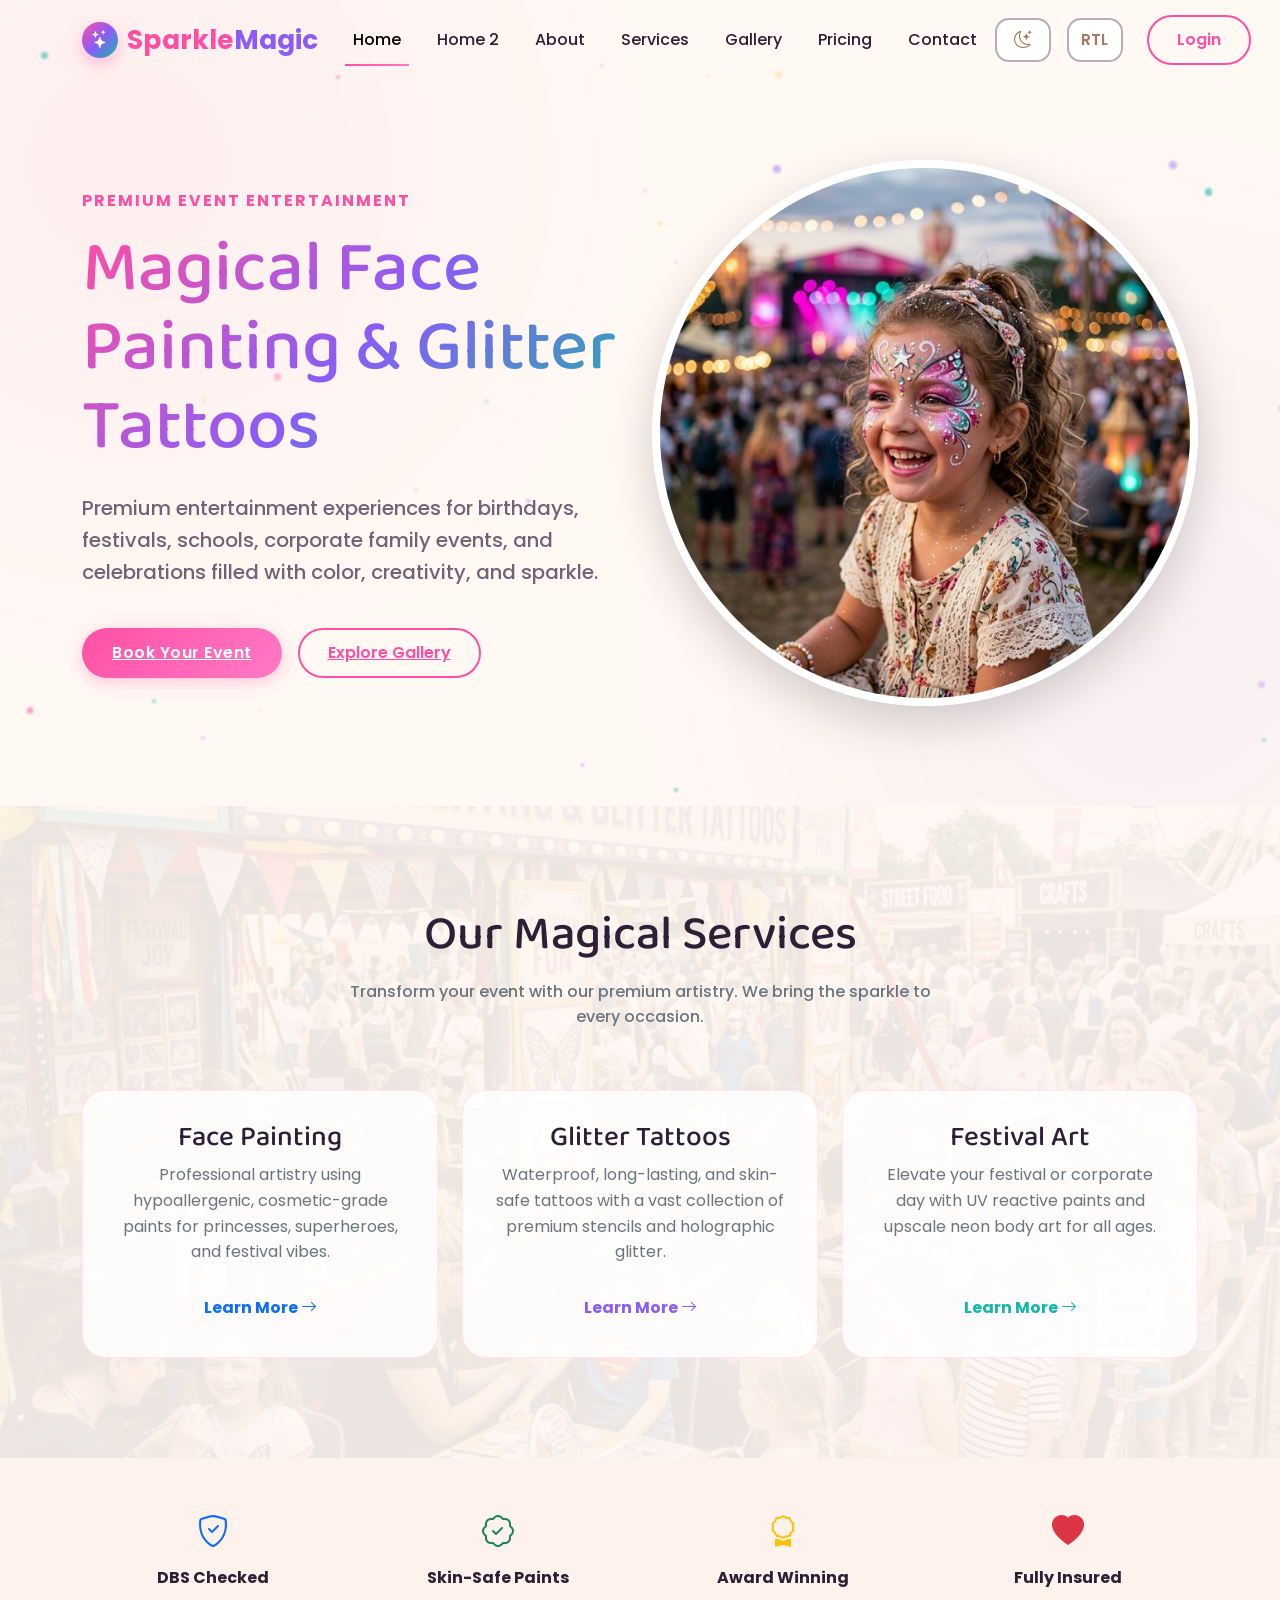
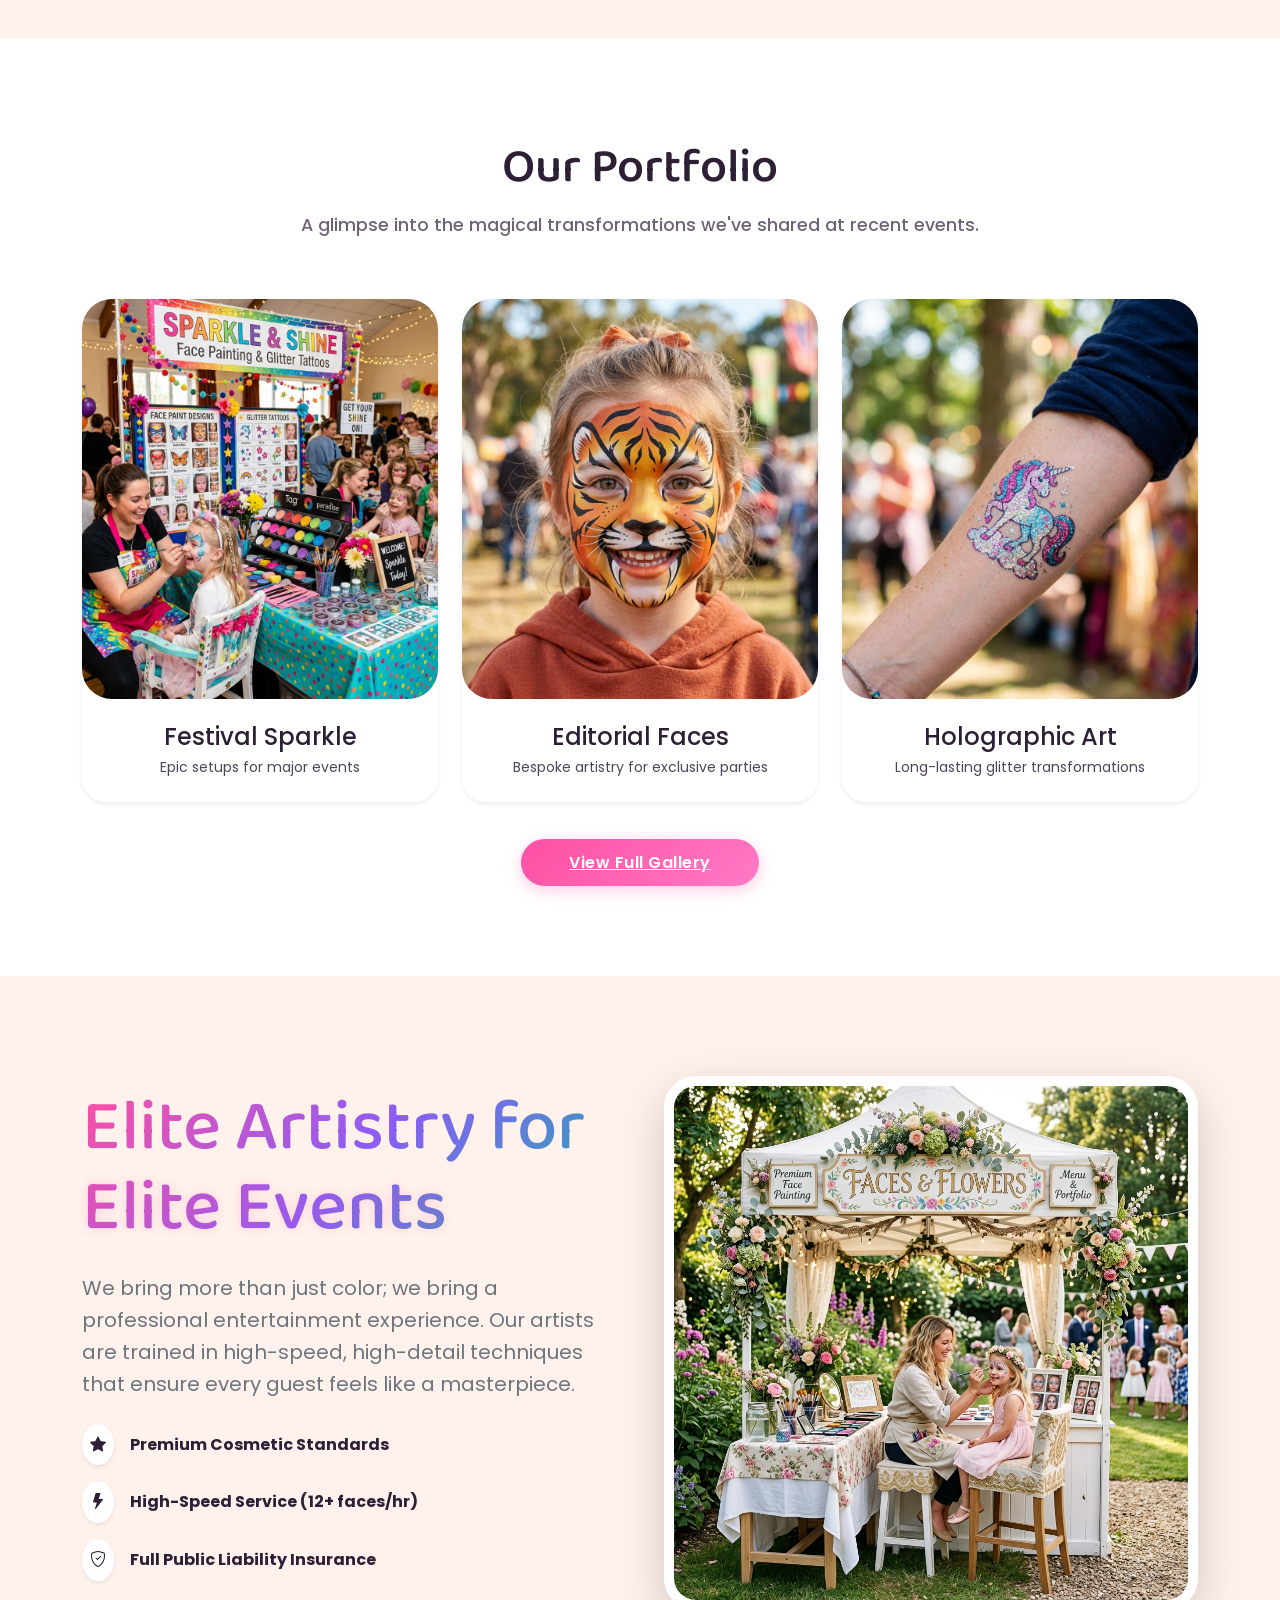
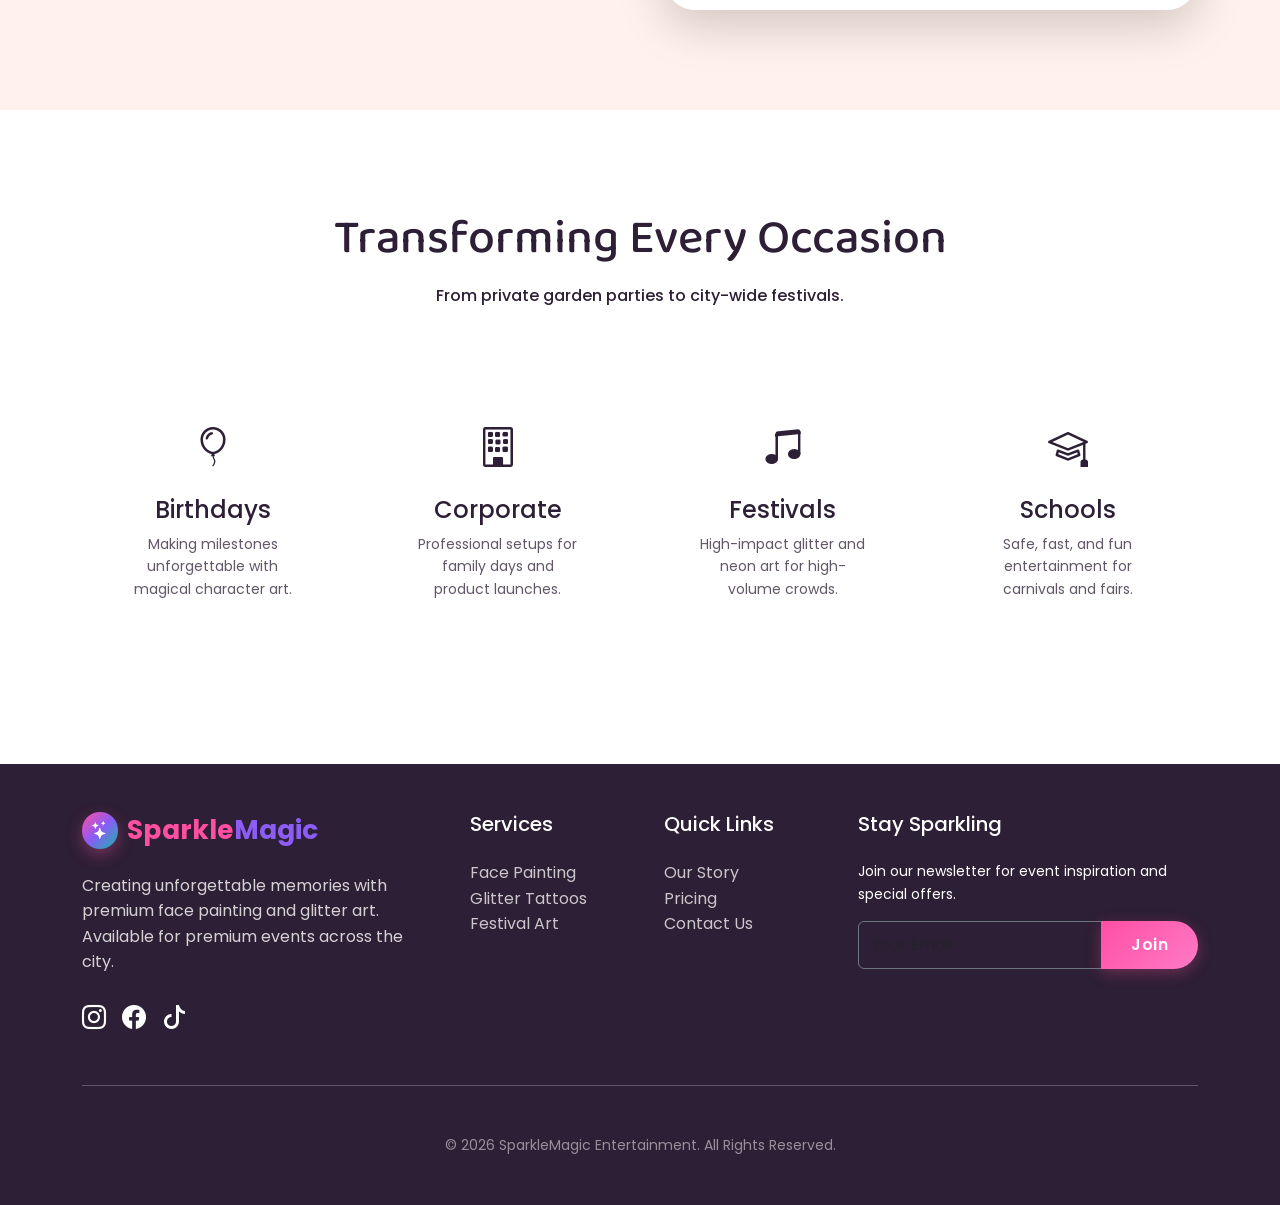
==== commit b5f2b55e: "Fix dark mode backgrounds and portfolio text visibility on home page" ====
--- a/index.html
+++ b/index.html
@@ -1,10 +1,10 @@
-﻿<!DOCTYPE html>
+<!DOCTYPE html>
 <html lang="en">
 
 <head>
     <meta charset="UTF-8">
     <meta name="viewport" content="width=device-width, initial-scale=1.0">
-    <title>Magical Face Painting & Glitter Tattoos | Premium Event Entertainment</title>
+    <title>Magical Face Painting &amp; Glitter Tattoos | Premium Event Entertainment</title>
     <link rel="icon" type="image/svg+xml" href="assets/images/favicon.svg">
     <meta name="description"
         content="Premium face painting and glitter tattoo entertainment for luxury birthdays, festivals, and corporate events. Professional artistry with a focus on safety and sparkle.">
@@ -61,7 +61,7 @@
                 <div class="col-lg-6 reveal">
                     <span class="accent-font fw-bold text-uppercase mb-3 d-block"
                         style="color: #ff4fa3; letter-spacing: 2px;">Premium Event Entertainment</span>
-                    <h1 class="hero-title">Magical Face Painting & Glitter Tattoos</h1>
+                    <h1 class="hero-title">Magical Face Painting &amp; Glitter Tattoos</h1>
                     <p class="hero-subtitle">Premium entertainment experiences for birthdays, festivals, schools,
                         corporate family events, and celebrations filled with color, creativity, and sparkle.</p>
                     <div class="d-flex gap-3">
@@ -94,10 +94,6 @@
             <div class="row g-4">
                 <div class="col-md-4 reveal">
                     <div class="card-luxury text-center d-flex flex-column h-100 home1-service-card">
-                        <div class="mb-4 d-inline-block p-4 rounded-circle"
-                            style="background: rgba(255, 79, 163, 0.1); color: #ff4fa3;">
-                            <i class="bi bi-palette fs-1"></i>
-                        </div>
                         <h3 class="home1-service-title">Face Painting</h3>
                         <p class="text-secondary mb-4 home1-service-text">Professional artistry using hypoallergenic, cosmetic-grade paints for
                             princesses, superheroes, and festival vibes.</p>
@@ -108,10 +104,6 @@
                 </div>
                 <div class="col-md-4 reveal">
                     <div class="card-luxury text-center d-flex flex-column h-100 home1-service-card">
-                        <div class="mb-4 d-inline-block p-4 rounded-circle"
-                            style="background: rgba(139, 92, 246, 0.1); color: #8b5cf6;">
-                            <i class="bi bi-stars fs-1"></i>
-                        </div>
                         <h3 class="home1-service-title">Glitter Tattoos</h3>
                         <p class="text-secondary mb-4 home1-service-text">Waterproof, long-lasting, and skin-safe tattoos with a vast collection
                             of premium stencils and holographic glitter.</p>
@@ -121,10 +113,6 @@
                 </div>
                 <div class="col-md-4 reveal">
                     <div class="card-luxury text-center d-flex flex-column h-100 home1-service-card">
-                        <div class="mb-4 d-inline-block p-4 rounded-circle"
-                            style="background: rgba(20, 184, 166, 0.1); color: #14b8a6;">
-                            <i class="bi bi-balloon fs-1"></i>
-                        </div>
                         <h3 class="home1-service-title">Festival Art</h3>
                         <p class="text-secondary mb-4 home1-service-text">Elevate your festival or corporate day with UV reactive paints and
                             upscale neon body art for all ages.</p>
@@ -137,7 +125,7 @@
     </section>
 
     <!-- Trust / Safety Strip -->
-    <section class="py-5" style="background: var(--secondary-bg);">
+    <section class="py-5 home1-trust-strip" style="background: var(--secondary-bg);">
         <div class="container">
             <div class="row align-items-center g-4 text-center">
                 <div class="col-6 col-md-3">
@@ -172,8 +160,8 @@
     <section class="section-padding bg-white" id="portfolio">
         <div class="container">
             <div class="section-title reveal">
-                <h2 class="fw-bold" style="color: #2d1f35 !important;">Our Portfolio</h2>
-                <p style="color: #6f6477 !important; font-size: 1.1rem;">A glimpse into the magical transformations
+                <h2 class="fw-bold portfolio-heading">Our Portfolio</h2>
+                <p class="portfolio-subtitle">A glimpse into the magical transformations
                     we've shared at recent events.</p>
             </div>
             <div class="row g-4 reveal">
@@ -253,7 +241,7 @@
     </section>
 
     <!-- Section 2: The Sparkle Reach (Hexagonal Layout) -->
-    <section class="section-padding bg-white">
+    <section class="section-padding bg-white" id="occasions">
         <div class="container">
             <div class="section-title reveal">
                 <h2 style="color: #2d1f35;">Transforming Every Occasion</h2>
@@ -353,5 +341,3 @@
 </body>
 
 </html>
-
-
--- a/assets/css/style.css
+++ b/assets/css/style.css
@@ -3,7 +3,7 @@
     Design System: Premium Playful Luxury
 */
 
-@import url('https://fonts.googleapis.com/css2?family=Baloo+2:wght@400;500;600;700;800&family=Poppins:wght@200;300;400;500;600;700&family=Fredoka:wght@300;400;500;600;700&display=swap');
+@import url('https://fonts.googleapis.com/css2?family=Baloo+2:wght@400;500;600;700;800&family=Poppins:wght@200;300;400;500;600;700&display=swap');
 
 :root {
     /* Color Palette */
@@ -47,14 +47,51 @@
 h3,
 h4,
 h5,
-h6,
-.brand-font {
+h6 {
     font-family: 'Baloo 2', cursive;
-    font-weight: 700;
-}
-
+    font-weight: 500;
+}
+
+.brand-font,
 .accent-font {
-    font-family: 'Fredoka', sans-serif;
+    font-family: 'Poppins', sans-serif;
+}
+
+h1.fw-bold,
+h2.fw-bold,
+h3.fw-bold,
+h4.fw-bold,
+h5.fw-bold,
+h6.fw-bold {
+    font-weight: 550 !important;
+}
+
+p,
+a,
+button,
+.btn,
+input,
+select,
+textarea,
+label,
+.nav-link,
+.form-control,
+.form-label {
+    font-family: 'Poppins', sans-serif;
+}
+
+p {
+    font-weight: 400;
+}
+
+p.fw-bold {
+    font-weight: 550 !important;
+}
+
+.hero-subtitle,
+.page-hero-copy,
+.section-title p {
+    font-weight: 500;
 }
 
 /* Glassmorphism */
@@ -72,7 +109,7 @@
     border: none;
     padding: 12px 30px;
     border-radius: 50px;
-    font-family: 'Fredoka', sans-serif;
+    font-family: 'Poppins', sans-serif;
     font-weight: 600;
     letter-spacing: 0.5px;
     transition: var(--transition-smooth);
@@ -93,7 +130,7 @@
     color: var(--primary-accent);
     padding: 10px 28px;
     border-radius: 50px;
-    font-family: 'Fredoka', sans-serif;
+    font-family: 'Poppins', sans-serif;
     font-weight: 600;
     transition: var(--transition-smooth);
 }
@@ -171,7 +208,7 @@
     border: 2px solid rgba(45, 31, 53, 0.35);
     background: rgba(255, 255, 255, 0.92);
     color: #a27862;
-    font-family: 'Fredoka', sans-serif;
+    font-family: 'Poppins', sans-serif;
     font-weight: 600;
     font-size: 0.95rem;
     letter-spacing: 0.2px;
@@ -201,9 +238,9 @@
     display: inline-flex;
     align-items: center;
     gap: 0.55rem;
-    font-family: 'Baloo 2', cursive;
+    font-family: 'Poppins', sans-serif;
     font-weight: 700;
-    font-size: 1.95rem;
+    font-size: 1.65rem;
     line-height: 1;
     letter-spacing: 0.2px;
 }
@@ -240,11 +277,11 @@
 
 .login-page .brand-logo,
 .signup-page .brand-logo {
-    font-size: 1.9rem;
+    font-size: 1.6rem;
 }
 
 .navbar-brand .brand-logo {
-    font-size: 1.95rem;
+    font-size: 1.65rem;
 }
 
 .navbar-brand img {
@@ -277,6 +314,134 @@
     max-width: 600px;
 }
 
+/* Enhanced inner-page heroes (About, Services, Gallery, Pricing, Contact) */
+.page-hero-enhanced {
+    position: relative;
+    margin-top: 80px;
+    padding: clamp(5rem, 8vw, 7rem) 0 clamp(3rem, 5vw, 4rem);
+    overflow: hidden;
+    background:
+        radial-gradient(circle at 10% 15%, rgba(255, 79, 163, 0.14), transparent 44%),
+        radial-gradient(circle at 88% 85%, rgba(139, 92, 246, 0.14), transparent 45%),
+        linear-gradient(180deg, rgba(255, 248, 243, 0.92), rgba(255, 241, 235, 0.88));
+    border-bottom: 1px solid rgba(255, 79, 163, 0.15);
+}
+
+.page-hero-enhanced::before {
+    content: "";
+    position: absolute;
+    width: 320px;
+    height: 320px;
+    border-radius: 50%;
+    top: -130px;
+    right: -120px;
+    background: rgba(20, 184, 166, 0.1);
+}
+
+.page-hero-enhanced .container {
+    position: relative;
+    z-index: 1;
+}
+
+.page-hero-badge {
+    display: inline-flex;
+    align-items: center;
+    gap: 0.45rem;
+    padding: 0.5rem 0.9rem;
+    border-radius: 999px;
+    font-size: 0.82rem;
+    text-transform: uppercase;
+    letter-spacing: 0.09em;
+    font-weight: 700;
+    color: #7b3976;
+    background: rgba(255, 79, 163, 0.14);
+    border: 1px solid rgba(255, 79, 163, 0.28);
+}
+
+.page-hero-copy {
+    max-width: 620px;
+}
+
+.page-hero-actions {
+    display: flex;
+    flex-wrap: wrap;
+    gap: 0.85rem;
+    margin-top: 1.5rem;
+}
+
+.page-hero-kpis {
+    display: flex;
+    flex-wrap: wrap;
+    gap: 0.8rem;
+    margin-top: 1.5rem;
+}
+
+.page-hero-kpi {
+    min-width: 140px;
+    padding: 0.75rem 1rem;
+    border-radius: 14px;
+    background: rgba(255, 255, 255, 0.72);
+    border: 1px solid rgba(139, 92, 246, 0.14);
+}
+
+.page-hero-kpi strong {
+    display: block;
+    font-size: 1.2rem;
+    color: #5a2f7a;
+}
+
+.page-hero-kpi span {
+    font-size: 0.84rem;
+    color: var(--text-secondary);
+}
+
+.page-hero-media {
+    position: relative;
+}
+
+.page-hero-media-main {
+    border-radius: 28px;
+    overflow: hidden;
+    border: 10px solid rgba(255, 255, 255, 0.9);
+    box-shadow: 0 18px 40px rgba(45, 31, 53, 0.15);
+}
+
+.page-hero-media-main img {
+    width: 100%;
+    min-height: 330px;
+    object-fit: cover;
+}
+
+.page-hero-floating-card {
+    position: absolute;
+    bottom: -20px;
+    left: -16px;
+    max-width: 250px;
+    padding: 0.95rem 1rem;
+    border-radius: 14px;
+    background: rgba(255, 255, 255, 0.9);
+    border: 1px solid rgba(255, 79, 163, 0.2);
+    box-shadow: 0 10px 30px rgba(45, 31, 53, 0.12);
+}
+
+.page-hero-floating-card p {
+    margin: 0;
+    font-size: 0.92rem;
+    color: var(--text-primary);
+}
+
+@media (max-width: 991.98px) {
+    .page-hero-floating-card {
+        position: static;
+        margin-top: 1rem;
+        max-width: 100%;
+    }
+
+    .page-hero-kpi {
+        min-width: 120px;
+    }
+}
+
 /* Home 1: keep Portfolio text crisp in light mode */
 body:not(.dark-mode) #portfolio h4,
 body:not(.dark-mode) #portfolio p {
@@ -285,12 +450,24 @@
 }
 
 body:not(.dark-mode) #portfolio .card-luxury h4 {
+    color: #2d1f35 !important;
+}
+
+body:not(.dark-mode) #portfolio .card-luxury p {
+    color: #4f455b !important;
+    opacity: 1 !important;
+    filter: none !important;
+    text-shadow: none !important;
+}
+
+/* Home 1: Portfolio section heading & subtitle */
+.portfolio-heading {
     color: #2d1f35;
 }
 
-body:not(.dark-mode) #portfolio .card-luxury p {
-    color: #5f556a;
-    opacity: 1;
+.portfolio-subtitle {
+    color: #6f6477;
+    font-size: 1.1rem;
 }
 
 /* Glow Elements */
@@ -358,6 +535,19 @@
     margin-bottom: 15px;
 }
 
+/* Home 1: services section background image and readability tuning */
+.home1-services-section {
+    background:
+        linear-gradient(rgba(255, 248, 243, 0.92), rgba(255, 248, 243, 0.92)),
+        url('../images/festival-setup-main.png') center/cover no-repeat;
+}
+
+/* Home 1: section below services should use a clean readable font */
+.home1-trust-strip .accent-font {
+    font-family: 'Poppins', sans-serif;
+    font-weight: 600;
+}
+
 /* Mobile/Tablet Navbar Menu Panel */
 @media (max-width: 991.98px) {
     .navbar-custom .navbar-collapse {
@@ -512,6 +702,28 @@
         margin-right: 0 !important;
         margin-top: 0.18rem;
         flex-shrink: 0;
+    }
+}
+
+/* Services Page: Fix On-Site Experience Alignment on Tablet */
+@media (min-width: 768px) {
+    .services-page .services-onsite-section .row.align-items-stretch>.reveal-left,
+    .services-page .services-onsite-section .row.align-items-stretch>.reveal-right {
+        flex: 0 0 50%;
+        max-width: 50%;
+    }
+
+    .services-page .services-onsite-section .row.align-items-stretch>.reveal-left>div,
+    .services-page .services-onsite-section .row.align-items-stretch>.reveal-right>div {
+        width: 100%;
+        height: 100%;
+    }
+}
+
+@media (min-width: 992px) {
+    .services-page .services-onsite-section .services-onsite-media,
+    .services-page .services-onsite-section .services-onsite-content {
+        height: clamp(500px, 38vw, 620px);
     }
 }
 
@@ -866,3 +1078,41 @@
     opacity: 1 !important;
     text-decoration: none;
 }
+
+/* Global Back-to-Top button */
+.back-to-top {
+    position: fixed;
+    right: 1.25rem;
+    bottom: 1.25rem;
+    width: 3rem;
+    height: 3rem;
+    border: 0;
+    border-radius: 999px;
+    background: var(--main-gradient);
+    color: #fff;
+    display: inline-flex;
+    align-items: center;
+    justify-content: center;
+    font-size: 1.25rem;
+    box-shadow: 0 10px 24px rgba(255, 79, 163, 0.3);
+    cursor: pointer;
+    z-index: 1100;
+    opacity: 0;
+    visibility: hidden;
+    pointer-events: none;
+    transform: translateY(8px);
+    transition: opacity 0.2s ease, transform 0.2s ease, visibility 0.2s ease;
+}
+
+.back-to-top.show {
+    opacity: 1;
+    visibility: visible;
+    pointer-events: auto;
+    transform: translateY(0);
+}
+
+.back-to-top:hover,
+.back-to-top:focus-visible {
+    filter: brightness(1.05);
+}
+
--- a/assets/css/dark-mode.css
+++ b/assets/css/dark-mode.css
@@ -6,9 +6,16 @@
     --primary-bg: #1a141e;
     --secondary-bg: #2d1f35;
     --card-bg: rgba(45, 31, 53, 0.85);
+    --primary-accent: #8b5cf6;
+    --secondary-accent: #4f8dff;
+    --third-accent: #22c9b8;
+    --gold-highlight: #b8c7ff;
     --text-primary: #fff8f3;
     --text-secondary: #c9c1d1;
-    --border-color: rgba(255, 79, 163, 0.2);
+    --border-color: rgba(139, 92, 246, 0.24);
+    --soft-glow: rgba(79, 141, 255, 0.28);
+    --main-gradient: linear-gradient(135deg, #8b5cf6, #4f8dff, #22c9b8);
+    --btn-gradient: linear-gradient(135deg, #8b5cf6, #4f8dff);
 }
 
 body.dark-mode .navbar-custom.scrolled {
@@ -20,6 +27,21 @@
     border-color: var(--border-color);
 }
 
+/* Homepage Portfolio: keep card text readable in dark mode */
+body.dark-mode #portfolio .card-luxury h4 {
+    color: #fff8f3 !important;
+    text-shadow: none !important;
+    filter: none !important;
+    opacity: 1 !important;
+}
+
+body.dark-mode #portfolio .card-luxury p {
+    color: #d8d1df !important;
+    text-shadow: none !important;
+    filter: none !important;
+    opacity: 1 !important;
+}
+
 body.dark-mode .auth-social-btn {
     color: var(--text-primary) !important;
 }
@@ -33,7 +55,7 @@
 body.dark-mode .auth-social-btn:focus-visible {
     color: var(--text-primary) !important;
     background: rgba(255, 255, 255, 0.08) !important;
-    border-color: rgba(255, 79, 163, 0.35) !important;
+    border-color: rgba(79, 141, 255, 0.4) !important;
 }
 
 body.dark-mode .nav-link {
@@ -48,24 +70,60 @@
 body.dark-mode .nav-link.active::after {
     height: 3px;
     background: linear-gradient(90deg, var(--gold-highlight), var(--primary-accent));
-    box-shadow: 0 0 12px rgba(255, 207, 90, 0.45);
+    box-shadow: 0 0 12px rgba(79, 141, 255, 0.4);
 }
 
 body.dark-mode .nav-utility-btn {
     background: rgba(255, 255, 255, 0.08);
     border-color: rgba(255, 248, 243, 0.35);
-    color: #f4c7ad;
+    color: #d7dfff;
 }
 
 body.dark-mode .nav-utility-btn:hover,
 body.dark-mode .nav-utility-btn:focus-visible {
     background: rgba(255, 255, 255, 0.15);
-    color: #ffe3ce;
+    color: #eef2ff;
     border-color: rgba(255, 248, 243, 0.55);
 }
 
-body.dark-mode .about-hero {
-    background: var(--secondary-bg) !important;
+body.dark-mode .about-hero:not(.page-hero-enhanced) {
+    background: var(--secondary-bg) !important;
+}
+
+body.dark-mode .page-hero-enhanced {
+    background:
+        radial-gradient(circle at 10% 15%, rgba(139, 92, 246, 0.22), transparent 44%),
+        radial-gradient(circle at 88% 85%, rgba(79, 141, 255, 0.22), transparent 45%),
+        linear-gradient(180deg, rgba(45, 31, 53, 0.95), rgba(26, 20, 30, 0.92)) !important;
+    border-bottom-color: rgba(79, 141, 255, 0.35) !important;
+}
+
+body.dark-mode .page-hero-badge {
+    color: #e6e9ff;
+    background: rgba(79, 141, 255, 0.18);
+    border-color: rgba(79, 141, 255, 0.38);
+}
+
+body.dark-mode .page-hero-kpi {
+    background: rgba(26, 20, 30, 0.72);
+    border-color: rgba(139, 92, 246, 0.3);
+}
+
+body.dark-mode .page-hero-kpi strong {
+    color: #f0ddff;
+}
+
+body.dark-mode .page-hero-media-main {
+    border-color: rgba(255, 248, 243, 0.14);
+}
+
+body.dark-mode .page-hero-floating-card {
+    background: rgba(26, 20, 30, 0.88);
+    border-color: rgba(139, 92, 246, 0.36);
+}
+
+body.dark-mode .page-hero-floating-card p {
+    color: var(--text-primary);
 }
 
 body.dark-mode .about-network-section {
@@ -76,7 +134,15 @@
     color: var(--text-primary);
 }
 
+body.dark-mode .about-faq-section {
+    background: var(--secondary-bg) !important;
+}
+
 body.dark-mode .services-onsite-section {
+    background: var(--secondary-bg) !important;
+}
+
+body.dark-mode .services-events-work-section {
     background: var(--secondary-bg) !important;
 }
 
@@ -115,7 +181,7 @@
 
 body.dark-mode .pricing-how-works .how-works-panel {
     background: linear-gradient(180deg, rgba(45, 31, 53, 0.9), rgba(26, 20, 30, 0.9));
-    border-color: rgba(255, 79, 163, 0.28);
+    border-color: rgba(79, 141, 255, 0.3);
 }
 
 body.dark-mode .pricing-how-works .how-step-card {
@@ -123,6 +189,12 @@
     border-color: rgba(139, 92, 246, 0.28);
 }
 
+body.dark-mode .pricing-packages .bg-primary-accent {
+    background: linear-gradient(135deg, #8b5cf6 0%, #4f8dff 100%) !important;
+    color: #ffffff !important;
+    box-shadow: 0 8px 20px rgba(79, 141, 255, 0.35);
+}
+
 body.dark-mode .pulse-glow i {
     color: var(--primary-accent) !important;
 }
@@ -137,3 +209,68 @@
 body.dark-mode .form-control:focus {
     background: rgba(255, 255, 255, 0.08);
 }
+
+/* Auth Pages (Dark Mode): keep inputs light, align radii, and improve label readability */
+body.dark-mode.login-page,
+body.dark-mode.signup-page {
+    --auth-control-radius: 50px;
+}
+
+body.dark-mode.login-page .form-control,
+body.dark-mode.signup-page .form-control {
+    background-color: #e6e8ec !important;
+    color: #2d1f35 !important;
+    border-color: #d3d7de !important;
+    border-radius: var(--auth-control-radius) !important;
+}
+
+body.dark-mode.login-page .form-control:focus,
+body.dark-mode.signup-page .form-control:focus {
+    background-color: #e6e8ec !important;
+    border-color: #c8ccd4 !important;
+}
+
+body.dark-mode.login-page .btn-premium,
+body.dark-mode.signup-page .btn-premium,
+body.dark-mode.login-page .auth-social-btn,
+body.dark-mode.signup-page .auth-social-btn {
+    border-radius: var(--auth-control-radius) !important;
+}
+
+body.dark-mode.login-page .form-label,
+body.dark-mode.signup-page .form-label {
+    font-family: 'Poppins', sans-serif !important;
+    font-weight: 600;
+    letter-spacing: 0.01em;
+}
+
+/* Homepage Dark Mode Fixes */
+body.dark-mode .home1-services-section {
+    background:
+        linear-gradient(rgba(26, 20, 30, 0.92), rgba(26, 20, 30, 0.92)),
+        url('../images/festival-setup-main.png') center/cover no-repeat !important;
+}
+
+body.dark-mode #portfolio,
+body.dark-mode #occasions {
+    background: var(--primary-bg) !important;
+}
+
+body.dark-mode #portfolio .section-title h2,
+body.dark-mode #occasions .section-title h2 {
+    color: var(--text-primary) !important;
+}
+
+body.dark-mode #portfolio .section-title p,
+body.dark-mode #occasions .section-title p {
+    color: var(--text-secondary) !important;
+}
+
+/* Home 1 Portfolio: section heading & subtitle dark mode */
+body.dark-mode .portfolio-heading {
+    color: var(--text-primary) !important;
+}
+
+body.dark-mode .portfolio-subtitle {
+    color: var(--text-secondary) !important;
+}
